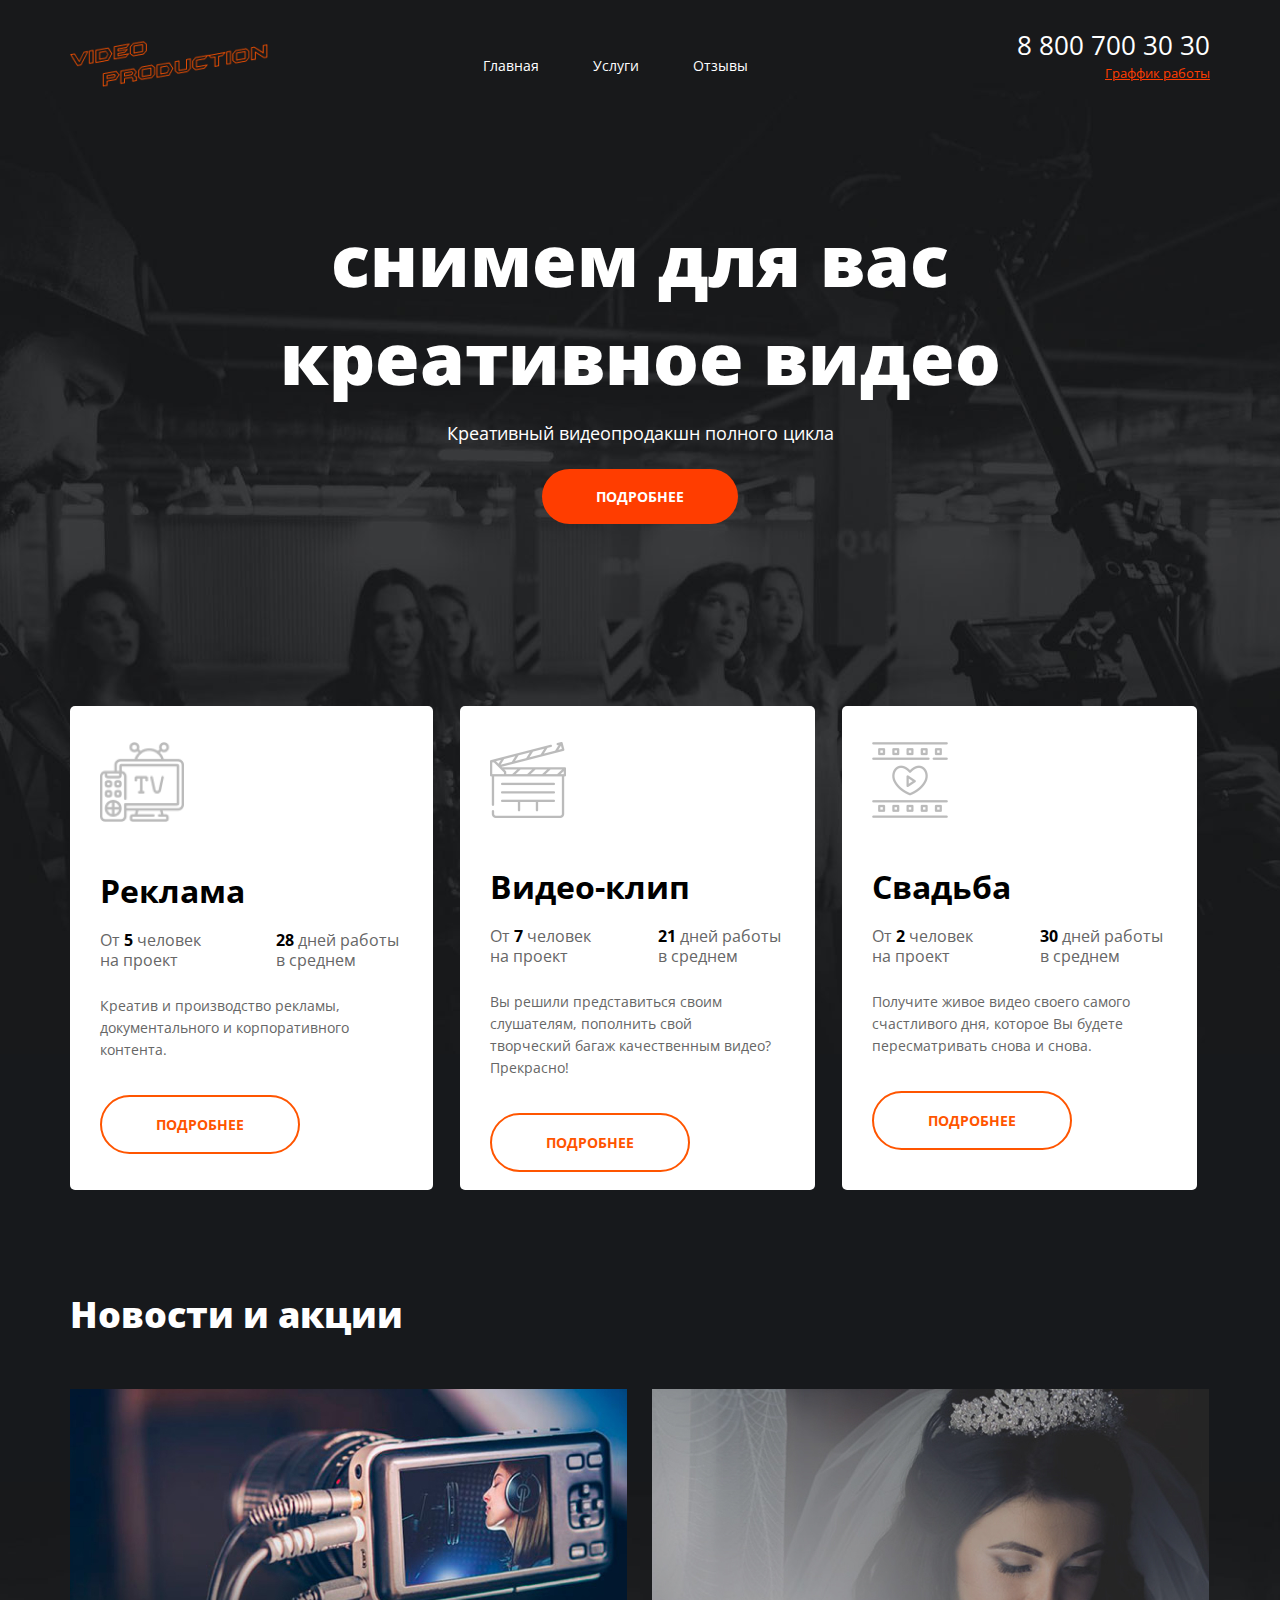
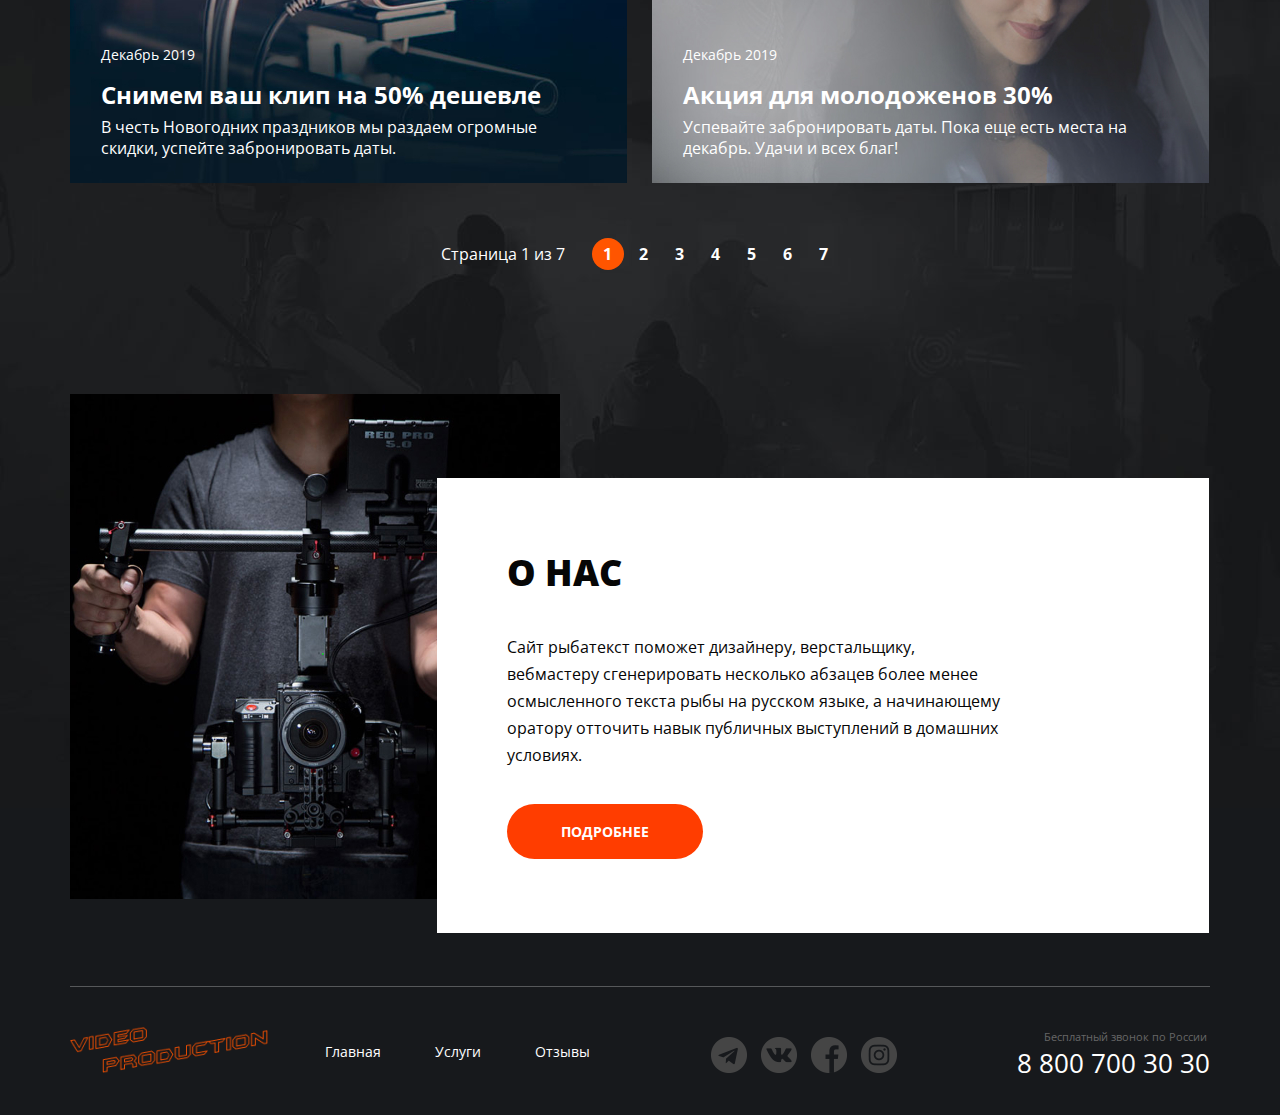
==== index.html @ 9944a866 "Add files via upload" ====
<!DOCTYPE html>
<html lang="ru">
<head>
    <meta charset="UTF-8">
    <meta http-equiv="X-UA-Compatible" content="IE=edge">
    <meta name="viewport" content="width=device-width, initial-scale=1.0">
    <link rel="stylesheet" href="./css/style.css">
    <link rel="stylesheet" href="./css/reset.css">
    <link rel="preconnect" href="https://fonts.gstatic.com">
    <link href="https://fonts.googleapis.com/css2?family=Open+Sans:wght@400;700;800&display=swap" rel="stylesheet">
    <title>Video production</title>
</head>
<body>
        <div class="wrapper main-page-wrapper">
            <div class="wrapper__content">
                <header class="header">
                    <div class="container header__container">
                        <a href="/" class="logo">
                            <img class="logo__img" src="./images/logo.png" alt="logo">
                        </a>
                        <nav class="menu">
                            <ul class="menu__list">
                                <li class="menu__item">
                                    <a href="#" class="menu__link">Главная</a>
                                </li>
                                <li class="menu__item">
                                    <a href="service.html" class="menu__link">Услуги</a>
                                </li>
                                <li class="menu__item">
                                    <a href="reviews.html" class="menu__link">Отзывы</a>
                                </li>
                            </ul>
                        </nav>
                        <adress class="contacts">
                            <a href="tel:+78007003030" class="contacts__phone">8 800 700 30 30</a>
                            <div class="schedule__wrap">
                                <a class="contacts__info">Граффик работы</a>
                                <div class="contacts__menu dropdown">
                                 <div class="dropdown__days">пн-вс: 09:00 - 20:00</div>
                                    <div class="dropdown__time">Обед: 14:00-14:30</div>
                                    <!--<div class="triangle"></div>-->
                                </div>
                            </div>
                        </adress>
                    </div>
                </header>
                <section class="hello">
                    <div class="container">
                            <h1 class="hello__title">снимем для вас креативное видео</h1>
                            <p class="hello__subtitle">Креативный видеопродакшн полного цикла</p>
                            <a href="#" class="button">Подробнее</a>
                </section>

            <main class="main__content">

                <section class="offers">
                    <div class="container">
                        <ul class="offers__list">
                            <li class="offer__item">
                              <img src="./images/offer-1.png" alt="offer" class="offer__img"> 
                                <div class="offer__content">
                                  <h5 class="offer__title">Реклама</h3> 
                                  <div class="offer__features">
                                      <p class="features__text">От <span class="features">5</span> человек <br> на проект</p>
                                      <p class="features__text"> <span class="features">28</span> дней работы <br> в среднем</p>
                                  </div>
                                  <p class="offer__text">Креатив и производство рекламы, документального и корпоративного контента.</p>
                                  <a href="#" class="button button--light">Подробнее</a>
                                </div>
                            </li>
                            <li class="offer__item">
                                <img src="./images/offer-2.png" alt="offer" class="offer__img"> 
                                  <div class="offer__content">
                                    <h5 class="offer__title">Видео-клип</h3> 
                                    <div class="offer__features">
                                        <p class="features__text">От <span class="features">7</span> человек <br> на проект</p>
                                        <p class="features__text"> <span class="features">21</span> дней работы <br> в среднем</p>
                                    </div>
                                    <p class="offer__text">Вы решили представиться своим слушателям, пополнить свой творческий багаж качественным видео? Прекрасно!</p>
                                    <a href="#" class="button button--light">Подробнее</a>
                                  </div>
                              </li>
                              <li class="offer__item">
                                <img src="./images/offer-3.png" alt="offer" class="offer__img"> 
                                  <div class="offer__content">
                                    <h5 class="offer__title">Свадьба</h3> 
                                    <div class="offer__features">
                                        <p class="features__text">От <span class="features">2</span> человек <br> на проект</p>
                                        <p class="features__text"><span class="features">30</span> дней работы <br> в среднем</p>
                                    </div>
                                    <p class="offer__text">Получите живое видео своего самого счастливого дня, которое Вы будете пересматривать снова и снова.</p>
                                    <a href="#" class="button button--light">Подробнее</a>
                                  </div>
                              </li>
                        </ul>
                    </div>
                </section>

                <section class="news">
                    <div class="container">
                        <h2 class="news__title">Новости и акции</h2>
                        <ul class="news__list">
                            <li class="news__item">
                                <img src="./images/news-1.jpg" alt="news" class="news__img">
                                <div class="news__content">
                                    <p class="news__item-date">Декабрь 2019</p>
                                    <h5 class="news__item-title">Снимем ваш клип на 50% дешевле</h5>
                                    <p class="news__item-text">В честь Новогодних праздников мы раздаем огромные скидки, успейте забронировать даты.</p>
                                </div>
                            </li>
                            <li class="news__item">
                                <img src="./images/news-2.jpg" alt="news" class="news__img">
                                <div class="news__content">
                                    <p class="news__item-date">Декабрь 2019</p>
                                    <h5 class="news__item-title">Акция для молодоженов 30%</h5>
                                    <p class="news__item-text">Успевайте забронировать даты. Пока еще есть места на декабрь. Удачи и всех благ!</p>
                                </div>
                            </li>
                        </ul>
                        <div class="pagination">
                            <div class="pagination__info">
                                Страница <span class="pagination_index">1</span> из <span class="pagination_count">7</span>
                            </div>
                            <ul class="pagination__list">
                                <li class="pagination__item pagination__item-active"> <a href="#" class="pagination__link">1</a> </li>
                                <li class="pagination__item"> <a href="#" class="pagination__link">2</a> </li>
                                <li class="pagination__item"> <a href="#" class="pagination__link">3</a> </li>
                                <li class="pagination__item"> <a href="#" class="pagination__link">4</a> </li>
                                <li class="pagination__item"> <a href="#" class="pagination__link">5</a> </li>
                                <li class="pagination__item"> <a href="#" class="pagination__link">6</a> </li>
                                <li class="pagination__item"> <a href="#" class="pagination__link">7</a> </li>
                            </ul>
                        </div>
                    </div>
                </section>

                <section class="about">
                    <div class="container">
                       <div class="about__wrapper">
                            <div class="about__content">
                                <h2 class="about__title">О нас</h2>
                                <p class="about__text">Сайт рыбатекст поможет дизайнеру, верстальщику, вебмастеру сгенерировать несколько абзацев более менее осмысленного текста рыбы на русском языке, а начинающему оратору отточить навык публичных выступлений в домашних условиях.</p>
                                <a href="#" class="button">Подробнее</a>
                            </div>
                       </div> 
                    </div>
                </section>

                <footer class="footer">
                    <div class="container footer__container">
                        <div class="footer__wrapper">
                            <a href="/" class="logo">
                                <img class="logo__img" src="./images/logo.png" alt="logo">
                            </a>
                            <nav class="menu">
                                <ul class="menu__list">
                                    <li class="menu__item">
                                        <a href="index.html" class="menu__link">Главная</a>
                                    </li>
                                    <li class="menu__item">
                                        <a href="service.html" class="menu__link">Услуги</a>
                                    </li>
                                    <li class="menu__item">
                                        <a href="reviews.html" class="menu__link">Отзывы</a>
                                    </li>
                                </ul>
                            </nav>
                            <div class="social">
                                <a href="#" class="social__link">
                                    <img src="./images/telegram.png" alt="telegram" class="social__img">
                                </a>
                                <a href="#" class="social__link">
                                    <img src="./images/vk.png" alt="vk" class="social__img">
                                </a>
                                <a href="#" class="social__link">
                                    <img src="./images/facebook.png" alt="facebook" class="social__img">
                                </a>
                                <a href="#" class="social__link">
                                    <img src="./images/instagram.png" alt="instagram" class="social__img">
                                </a>
                            </div>
                            <adress class="contacts">
                                <p class="footer__contacts-info">Бесплатный звонок по России</p>
                                <a href="tel:+78007003030" class="contacts__phone-footer">8 800 700 30 30</a>
                            </adress>
                        </div>
                    </div>
                </footer>

            </main>

        </div>
    </div>
</body>
</html>
---- css/style.css ----
*,
*::after,
*::before {
    box-sizing: border-box;
}

body {
    font-size: 16px;
    line-height: 27px;
    font-weight: 400;
    color: #666666;
    font-family: 'Open Sans', sans-serif;
    background: #17191C;
}

ul li {
    list-style: none;
}


.button {
    text-transform: uppercase;
}

.container {
    max-width: 1140px;
    margin: 0 auto;
}


/*header - start*/

.header {
    margin-bottom: 80px;
}

.header__container {
    display: flex;
    justify-content: space-between;
    align-items: center;
    height: 130px;
}

.menu {
    margin: auto;
}

.menu__list {
    display: flex;
}

.menu__item {
    padding-right: 54px;
}

.menu__link {
    font-size: 14px;
    line-height: 19px;
    color: #fff;
    text-decoration: none;
    transition: all .5s;
}

.menu__link:hover {
    color: #FF3D00;
}

.contacts__phone {
    font-size: 26px;
    line-height: 35px;
    color: #fff;
    text-decoration: none;
}

.contacts__info {
    font-size: 13px;
    line-height: 20px;
    text-decoration: underline;
    position: relative;
    color: #FF3D00;
    text-align: right;
    margin: 0;
}

.schedule__wrap {
    margin-bottom: 20px;
    display: flex;
    justify-content: flex-end;
}

.schedule__wrap:hover {
    cursor: pointer;
}

.schedule__wrap:hover .dropdown {
    
    opacity: 0.8;
}

.dropdown {
    padding: 15px 20px 15px;
    background: #fff;
    opacity: 0.8;
    border-radius: 5px;
    color: #000;
    position: absolute;
    top: 92px;
    text-align: right;
    
    opacity: 0;
    transition: opacity 1s;
}

.dropdown::after {
    content: "";
    position: absolute;
    border: 15px solid transparent;
    border-bottom-color: #fff;
    border-top-width: 0;
    top: -11px;
    right: 35px;
}

.dropdown::before {
    content: "";
    height: 32px;
    width: 100%;
    position: absolute;
    top: -30px;
    left: 0;
}

.dropdown__days {
    font-weight: 700;
    padding-bottom: 8px;
}



/*header - end*/

/*hello - start*/


.hello {
    text-align: center;
    margin-bottom: 200px;
}

.hello__title {
    margin: auto;
    font-weight: 800;
    font-size: 72px;
    line-height: 98px;
    text-align: center;
    color: #fff;
    width: 776px;
    margin-bottom: 17px;
}

.hello__subtitle {
    font-size: 18px;
    line-height: 20px;
    color: #fff;
    text-align: center;
    margin-bottom: 44px;
}

.button {
    padding: 18px 54px;
    background-color: #FF3D00;
    border-radius: 35px;
    font-weight: 700;
    font-size: 14px;
    line-height: 19px;
    color: #fff;
    text-decoration: none;
    transition: all .5s;
}

.button:hover {
    background-color: #FF5500;
}

/*hello - end*/

/*offers - start*/

.offers {
    margin-bottom: 100px;
}

.offers__list {
    display: flex;
    justify-content: space-between;
    padding: 0;
}

.offer__item {
    border-radius: 5px;
    display: inline-block;
    height: 484px;
    background: #fff;
    margin-right: 27px
}

.offer__img {
    padding: 36px 249px 30px 30px;
}

.offer__title {
    font-weight: 700;
    font-size: 32px;
    line-height: 44px;
    padding-left: 30px;
    color: #000;
    margin-bottom: 17px;
    margin-top: 15px;
}

.offer__text {
    font-size: 14px;
    line-height: 22px;
}

.offer__features {
    display: flex;
    justify-content: space-between;
    padding-left: 30px;
    padding-right: 34px;
}

.features__text {
    font-size: 16px;
    line-height: 125%;
}

.features {
    font-weight: 700;
    color:#000;
}

.offer__text {
    max-width: 316px;
    margin-top: 25px;
    padding-left: 30px;
    font-size: 14px;
    line-height: 22px;
    margin-bottom: 29px;
}

.button--light {
    background-color: #fff;
    display: inline-block;
    margin-top: 5px;
    margin-left: 30px;
    border: 2px solid #FF5500;
    color: #FF5500;
    transition: all .5s;
}

.button--light:hover {
    background-color: #FF5500;
    color: #fff;
}

/*offers - end*/

/*news - start*/

.news__title {
    font-weight: 800;
    font-size: 36px;
    line-height: 49px;
    color: #fff;
    margin-bottom: 50px;
}

.news__list {
    display: flex;
    justify-content: space-between;
    padding-left: 0;
    margin-bottom: 53px;

}

.news__item {
    margin-right: 25px;
    position: relative;
}

.news__content {
    position: absolute;
    left: 0;
    right: 0;
    bottom: 0;
    padding-left: 31px;
    padding-bottom: 26px;
    width: 487px;
}

.news__item-date {
    font-weight: 400;
    font-size: 14px;
    line-height: 21px;
    color: #fff;
}

.news__item-title {
    margin-top: 12px;
    margin-bottom: 4px;
    font-weight: 700;
    font-size: 24px;
    line-height: 36px;
    color: #fff;
}

.news__item-text {
    margin-top: 0;
    font-weight: 400;
    font-size: 16px;
    line-height: 21px;
    color: #fff;
}

.pagination {
    text-align: center;
    margin-bottom: 124px;
}

.pagination__info, .pagination__list {
    display: inline-block;
    vertical-align: middle;
}

.pagination__info {
    color: #fff;
    margin-right: 23px;
}

.pagination__item {
    display: inline-block;
    vertical-align: middle;
}

.pagination__item-active .pagination__link {
    background: #FF5500;
}

.pagination__link {
    display: block;
    width: 32px;
    height: 32px;
    border-radius: 50%;
    text-decoration: none;
    font-weight: 700;
    color: #fff;
    line-height: 32px;
}

/* news - end */

/*about - start*/

.about__wrapper::before {
    content: "";
    display: inline-block;
    vertical-align: top;
    width: 490px;
    height: 505px;
    background: url(../images/about.jpg);
    background-position: center;
    background-repeat: no-repeat;
    background-size: cover;
}

.about__content {
    background: #fff;
    padding: 70px 70px 78px;
    display: inline-block;
    vertical-align: top;
    width: 772px;
    height: 455px;
    margin-left: -127px;
    margin-top: 84px;
    margin-bottom: 53px;
}

.about__title {
    font-weight: 800;
    font-size: 36px;
    line-height: 49px;
    margin-bottom: 37px;
    color: #060606;
    margin-top: 0;
    text-transform: uppercase;
}

.about__text {
    font-weight: 400;
    font-size: 16px;
    line-height: 27px;
    color: #060606;
    margin-bottom: 53px;
    width: 494px;
}

/*about - end*/


/*footer - start */ 


.footer__wrapper {
    display: flex;
    justify-content: space-between;
    align-items:flex-end;
    border-top: 1px solid rgba(255, 255, 255, 0.274);
    padding-top: 40px;
    padding-bottom: 40px;
}

.footer__contacts-info {
    font-size: 11px;
    line-height: 20px;
    margin-left: 73px;
    margin-bottom: 6px;
}

.contacts__phone-footer{
    margin-left: 46px;
    font-size: 26px;
    line-height: 20px;
    color: #fff;
    text-decoration: none;
}

.social {
    padding-right: 74px;
}

.social__link {
    text-decoration: none;
    margin-left: 10px;
}

.menu__item {
    transition: all .5s;
}

.menu__item:hover {
    color: #FF3D00;
}

/*footer - end*/

.main-page-wrapper {
    background: url(../images/hero.png) center top no-repeat, url(../images/bottom-pic.png) bottom 307px center no-repeat;
}


/*services*/
.service-wrapper {
    background: #fff;
}

.top__line {
    min-height: 415px;
    display: flex;
    background-image: url(../images/top-line.png);
    background-size: cover;
    background-position: center;
    background-repeat: no-repeat;
    padding-bottom: 25px;
    margin-bottom: 94px;
}

.top__line-container {
    display: flex;
    flex: 1;
    flex-direction: column;
    justify-content: space-between;
}

.page__title {
    font-weight: 800;
    font-size: 72px;
    line-height: 98px;
    color: #fff;
    text-transform: uppercase;
    padding-bottom: 83px;
}

.breadcrumbs__list {
    display: flex;
    align-items: center;
}

.breadcrumbs__item {
    display: flex;
    align-items: center;
}

.breadcrumbs__item-active .breadcrumbs__link {
    font-weight: 700;
}

.breadcrumbs__item:after {
    content: "/";
    color: #9A9A9A;
}

.breadcrumbs__item:last-child:after {
    display: none;
}

.breadcrumbs__link {
    color: #9A9A9A;
    font-size: 14px;
    line-height: 19px;
}

.page__content {
    background: #fff;
    color: #303030;
}


.services {
    display: flex;
    flex-direction: column;
    padding-left: 0;
}

.services__item {
    display: flex;
    flex-wrap: wrap;
    margin-bottom: 62px;
}

.services__img {
    padding: 0;
}


.services__content {
    flex: 1;
    margin-left: 56px;
}

.services__title {
    font-weight: 700;
    font-size: 36px;
    line-height: 49px;
    margin-top: 20px;
    margin-bottom: 25px;
    color: #000;
}

.services__desc {
    font-size: 16px;
    line-height: 27px;
    color: #303030;
    width: 622px;
    margin-bottom: 22px;
}

.button--light-services {
    background-color: #fff;
    display: inline-block;
    margin-top: 5px;
    border: 2px solid #FF5500;
    color: #FF5500;
    transition: all .5s;
}

.button--light-services:hover {
    background-color: #FF5500;
    color: #fff;
}

.inner__section {
    background: #fff;
    color: #1A1B1E;
    padding: 85px 0;
}

.inner__setction-bg-grey {
    background: #F4F5F5;
}

.inner__section-title {
    font-weight: 700;
    font-size: 48px;
    line-height: 65px;
    margin-bottom: 82px;
}

.service-info {
    color: black;
}

.service-active {
    color: #fff;
}

.service-pagination {
    color: black;
}

.partner__link {
    text-decoration: none;
    display: flex;
    width: 249px;
    height: 100px;
    align-items: center;
    justify-content: center;
    margin-bottom: 36px;
    filter: grayscale(100%);
    transition: all .5s;
}

.partner__link:hover {
    filter: grayscale(0%);

}

.partners__list {
    display: flex;
    flex-wrap: wrap;
}

.partner__item {
    margin-left: 48px;
}

.partner__item:nth-child(4n + 1) {
    margin-left: 0;
}

.inner__footer {
    background: #17191C;
}

/*services - end*/

/*reviews*/

.reviews-wrapper {
    background: #fff;
}

.reviews {
    column-count: 2;
    column-gap: 30px;
    margin-bottom: 70px;
}

.review {
    display: inline-flex;
    flex-direction: column;  
    padding: 50px 30px;
    background: #F4F5F5;
    border-radius: 5px;
     
}

.reviews__item {
    margin-bottom: 20px;
}

.review__header {
    display: flex;
    align-items: center;
    margin-bottom: 30px;
}

.avatar__img {
    margin-right: 22px;
}

.review__user {
    display: flex;
    align-items: center;
    font-size: 24px;
    font-weight: 700;
    color: #1A1B1E;
    text-decoration: none;
    margin-bottom: 11px;
    transition: all .5s;
}

.review__user::after {
    content: url(../images/vk-blue\ 1.png);
    height: 29px;
    padding-left: 12px;

}

.review__user:hover {
    color: #2E77A4;
    text-decoration: underline;
}


.review__tags {
    display: flex;
    align-items: flex-start;
}

.tag {
    font-size: 13px;
    color: #303030;
    padding: 10px 25px;
    border-radius: 50px;
    background: #E7E7E7;
}

.tag__bg__orange {
    background: #F2D4C9;
}

.review__title {
    font-size: 30px;
    color: #202020;
    font-weight: 700;
    margin-bottom: 23px;
}

.review__content-text {
    font-size: 16px;
    line-height: 27px;
    color: #818181;
    margin-bottom: 50px;
}

.review__date {
    font-size: 14px;
    line-height: 27px;
    color: #1A1B1E;
    font-weight: 700;
}

.reviews__info {
    background-image: url(../images/rect.png);
    background-position: center;
    background-size: cover;
    background-repeat: no-repeat;
    min-height: 363px;
    display: flex;
    flex-direction: column;
    justify-content: center;
}

.reviews__info-wrapper {
    margin-right: 591px;
}

.reviews__info-text {
    font-weight: 700;
    font-size: 48px;
    line-height: 65px;
    color: #fff;
}

.reviews__form {
    height: 800px;
    background: #F4F5F5;
}

.form__title {
    font-weight: 800;
    font-size: 36px;
    line-height: 49px;
    text-transform: uppercase;
    color: #202020;
    padding-top: 79px;
    margin-bottom: 56px;
}

.form__row {
    display: flex;
    align-items: center;
    margin-bottom: 26px;
}

.form__input {
    background: #fff;
    padding: 19px 30px;
    font-size: 18px;
    line-height: 25px;
    color: #1A1B1E;
    border: 1px solid transparent;
    flex: 1;
    margin-right: 28px;
    border-radius: 5px;
}

.form__input:last-child {
    margin-right: 0;
}

.form__input:focus {
    outline: none;
    border: 1px solid #CCCCCC;
}

.form__input::placeholder {
    color: #666666;
}

.form__input-textarea {
    height: 235px;
    resize: none;
}

.control {
    display: flex;
    flex-wrap: wrap;
    gap: 9px;
}

.control__elem {
    position: relative;
}

.control__tag {
    font-size: 13px;
    line-height: 18px;
    padding: 9px 15px; 
    background: #E7E7E7;
    color: #303030;
    border-radius: 35px;
}

.control__check:checked + .control__tag{
    background: #F2D4C9;
}

.control__check:focus + .control__tag  {
    background: #F2D4C9;
    border: 1px solid #FF3D00 ;
}

.control__check {
    appearance: none;
    position: absolute;
}

.form__controls {
    display: flex;
    align-items: center;
    margin-bottom: 32px;
}

.form__controls-title {
    width: 35%;
    margin-right: 71px;
    font-size: 18px;
    line-height: 25px;
    color: #1A1B1E
}

.form__buttons {
    display: flex;
    justify-content: flex-end;
    margin-bottom: 95px;
}

.button__theme__gray {
    background: #8E8E8E;
    border: none;
    margin-right: 13px;
    transition: all .5s;
}

.button__theme__gray:hover {
    background: #2B2B2B;
}

.button__theme__orange {
    border: none;
}

/*reviews - end*/

/*welocme*/

.welcome {
    display: flex;
    position: fixed;
    top: 0;
    left: 0;
    width: 100%;
    height: 100%;
    align-items: center;
    justify-content: center;
    background: url(../images/welcome_bg.png) center bottom / cover no-repeat;
}

.central {
    display: flex;
    flex-direction: column;
    align-items: center;
    
    animation-fill-mode: forwards;
    animation: rotateIn .9s;
}

.central__logo {
    margin-bottom: 59px;
}

@keyframes rotateIn {

    from {
        transform: scale(0.1) rotate(30deg);
    }

    50% {
        transform: rotate(-10deg);
    }

    70% {
        transform: rotate(3deg);
    }


    to {
        opacity: 1;
        transform: scale(1);
    }
}
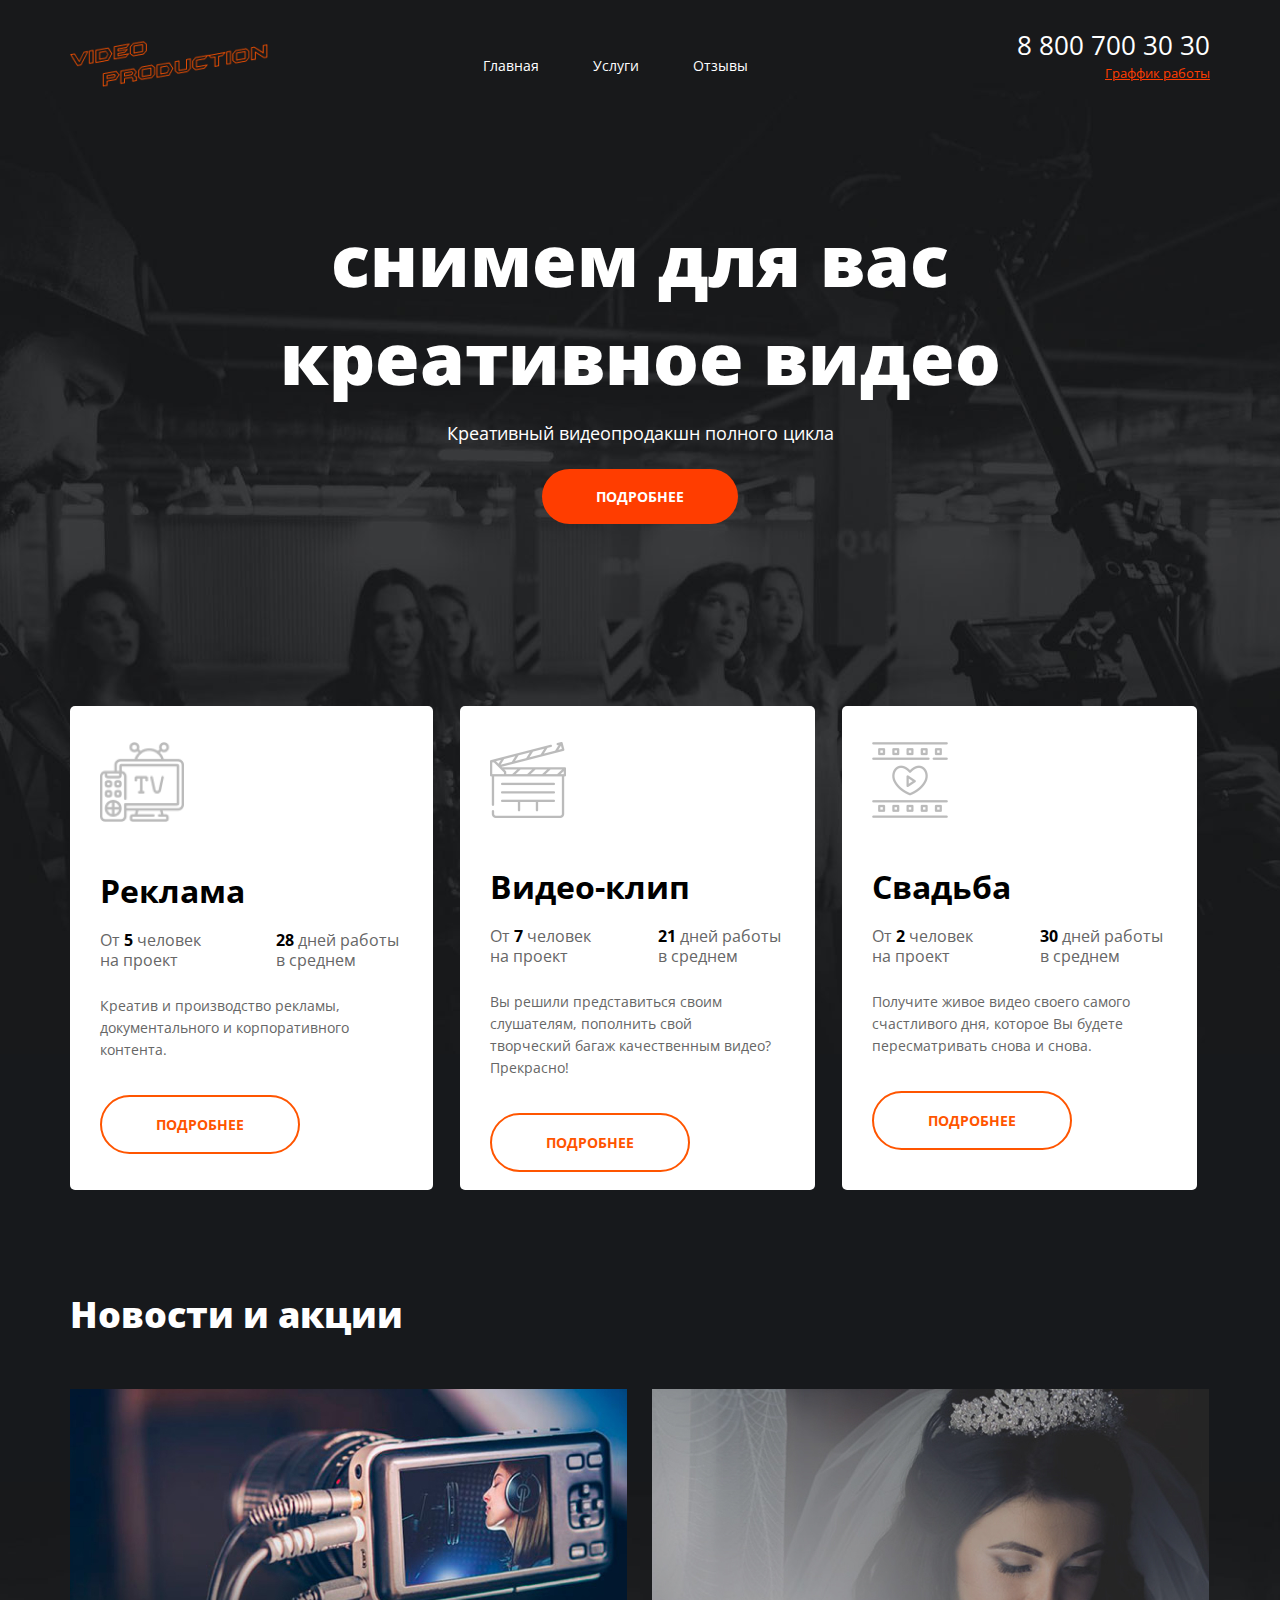
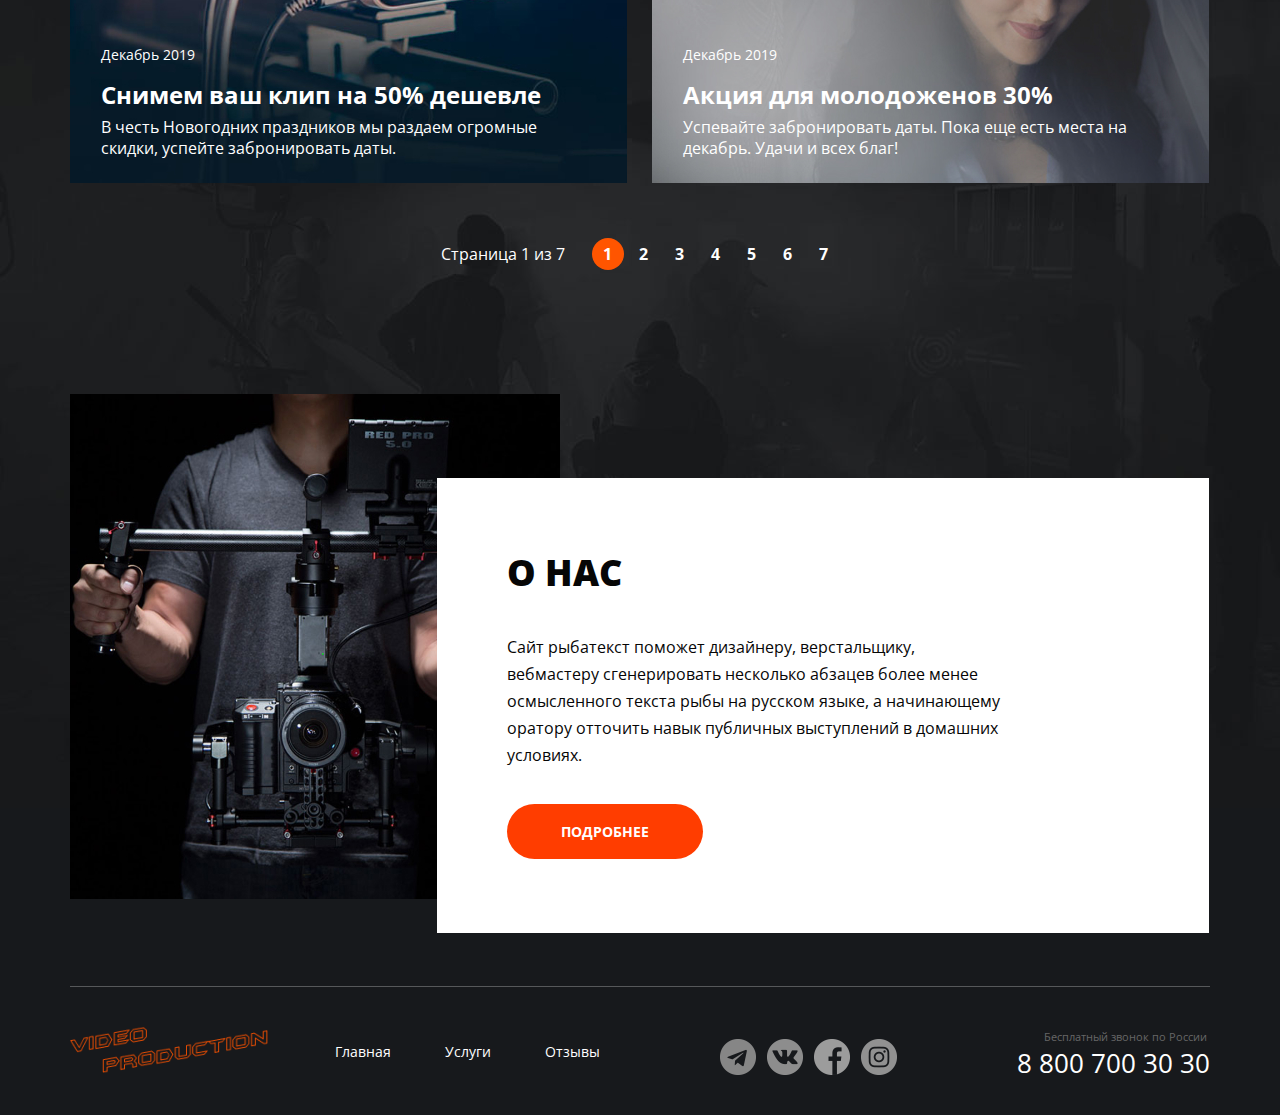
==== commit c6805fb1: "Add files via upload" ====
--- a/index.html
+++ b/index.html
@@ -15,13 +15,13 @@
             <div class="wrapper__content">
                 <header class="header">
                     <div class="container header__container">
-                        <a href="/" class="logo">
+                        <a href="index.html" class="logo">
                             <img class="logo__img" src="./images/logo.png" alt="logo">
                         </a>
                         <nav class="menu">
                             <ul class="menu__list">
                                 <li class="menu__item">
-                                    <a href="#" class="menu__link">Главная</a>
+                                    <a href="index.html" class="menu__link">Главная</a>
                                 </li>
                                 <li class="menu__item">
                                     <a href="service.html" class="menu__link">Услуги</a>
@@ -149,7 +149,7 @@
                 <footer class="footer">
                     <div class="container footer__container">
                         <div class="footer__wrapper">
-                            <a href="/" class="logo">
+                            <a href="index.html" class="logo">
                                 <img class="logo__img" src="./images/logo.png" alt="logo">
                             </a>
                             <nav class="menu">
@@ -167,16 +167,16 @@
                             </nav>
                             <div class="social">
                                 <a href="#" class="social__link">
-                                    <img src="./images/telegram.png" alt="telegram" class="social__img">
+                                    <div class="social__link-tg"></div>
                                 </a>
                                 <a href="#" class="social__link">
-                                    <img src="./images/vk.png" alt="vk" class="social__img">
+                                    <div class="social__link-vk"></div>
                                 </a>
                                 <a href="#" class="social__link">
-                                    <img src="./images/facebook.png" alt="facebook" class="social__img">
+                                    <div class="social__link-fb"></div>
                                 </a>
-                                <a href="#" class="social__link">
-                                    <img src="./images/instagram.png" alt="instagram" class="social__img">
+                                <a href="#" class="social__link ">
+                                    <div class="social__link-in"></div>
                                 </a>
                             </div>
                             <adress class="contacts">
--- a/css/style.css
+++ b/css/style.css
@@ -437,12 +437,180 @@
 
 .social {
     padding-right: 74px;
-}
-
-.social__link {
-    text-decoration: none;
-    margin-left: 10px;
-}
+    display: flex;
+    justify-content: space-between;
+}
+
+.social__link-tg {
+    width: 36px;
+    height: 36px;
+    
+    padding: 10px;
+    border-radius: 50%;
+    position: relative;
+    margin-right: 11px;
+}
+
+.social__link-tg::after {
+    content: '';
+   display: block;
+   position: absolute;
+   top: 50%;
+   left: 50%;
+   transform: translate(-50%, -50%);
+   width: 36px; height: 36px;
+   background: url(../images/css_sprites.png) -10px -66px;
+   transition: .3s;
+}
+
+.social__link-tg:hover:before {
+    opacity: 1;
+}
+
+.social__link-tg:hover:after {
+    opacity: 0;
+}
+
+.social__link-tg::before {
+    content: '';
+   display: block;
+   position: absolute;
+   top: 50%;
+   left: 50%;
+   transform: translate(-50%, -50%);
+   width: 36px; height: 36px;
+   background: url(../images/css_sprites.png) -122px -10px;
+   opacity: 0;
+   transition: .3s;
+}
+
+.social__link-vk {
+    width: 36px;
+    height: 36px;
+    
+    padding: 10px;
+    border-radius: 50%;
+    position: relative;
+    margin-right: 11px;
+}
+
+.social__link-vk::after {
+    content: '';
+   display: block;
+   position: absolute;
+   top: 50%;
+   left: 50%;
+   transform: translate(-50%, -50%);
+   width: 36px; height: 36px;
+   background: url(../images/css_sprites.png) -66px -66px;
+   transition: .3s;
+}
+
+.social__link-vk:hover:before {
+    opacity: 1;
+}
+
+.social__link-vk:hover:after {
+    opacity: 0;
+}
+
+.social__link-vk::before {
+    content: '';
+   display: block;
+   position: absolute;
+   top: 50%;
+   left: 50%;
+   transform: translate(-50%, -50%);
+   width: 36px; height: 36px;
+   background: url(../images/css_sprites.png) -10px -122px;
+   opacity: 0;
+   transition: .3s;
+}
+
+.social__link-fb {
+    width: 36px;
+    height: 36px;
+    padding: 10px;
+    border-radius: 50%;
+    position: relative;
+    margin-right: 11px;
+}
+
+.social__link-fb::after {
+    content: '';
+   display: block;
+   position: absolute;
+   top: 50%;
+   left: 50%;
+   transform: translate(-50%, -50%);
+   width: 36px; height: 36px;
+   background: url(../images/css_sprites.png) -10px -10px;
+   transition: .3s;
+}
+
+.social__link-fb:hover:before {
+    opacity: 1;
+}
+
+.social__link-fb:hover:after {
+    opacity: 0;
+}
+
+.social__link-fb::before {
+    content: '';
+   display: block;
+   position: absolute;
+   top: 50%;
+   left: 50%;
+   transform: translate(-50%, -50%);
+   width: 36px; height: 36px;
+   background: url(../images/css_sprites.png) -122px -66px;
+   opacity: 0;
+   transition: .3s;
+}
+
+.social__link-in {
+    width: 36px;
+    height: 36px;
+    padding: 10px;
+    border-radius: 50%;
+    position: relative;
+}
+
+.social__link-in::after {
+    content: '';
+   display: block;
+   position: absolute;
+   top: 50%;
+   left: 50%;
+   transform: translate(-50%, -50%);
+   width: 36px; height: 36px;
+   background: url(../images/css_sprites.png) -66px -10px;
+   transition: .3s;
+}
+
+.social__link-in:hover:before {
+    opacity: 1;
+}
+
+.social__link-in:hover:after {
+    opacity: 0;
+}
+
+.social__link-in::before {
+    content: '';
+   display: block;
+   position: absolute;
+   top: 50%;
+   left: 50%;
+   transform: translate(-50%, -50%);
+   width: 36px; height: 36px;
+   background: url(../images/css_sprites.png)  -66px -122px;
+   opacity: 0;
+   transition: .3s;
+}
+
+
 
 .menu__item {
     transition: all .5s;
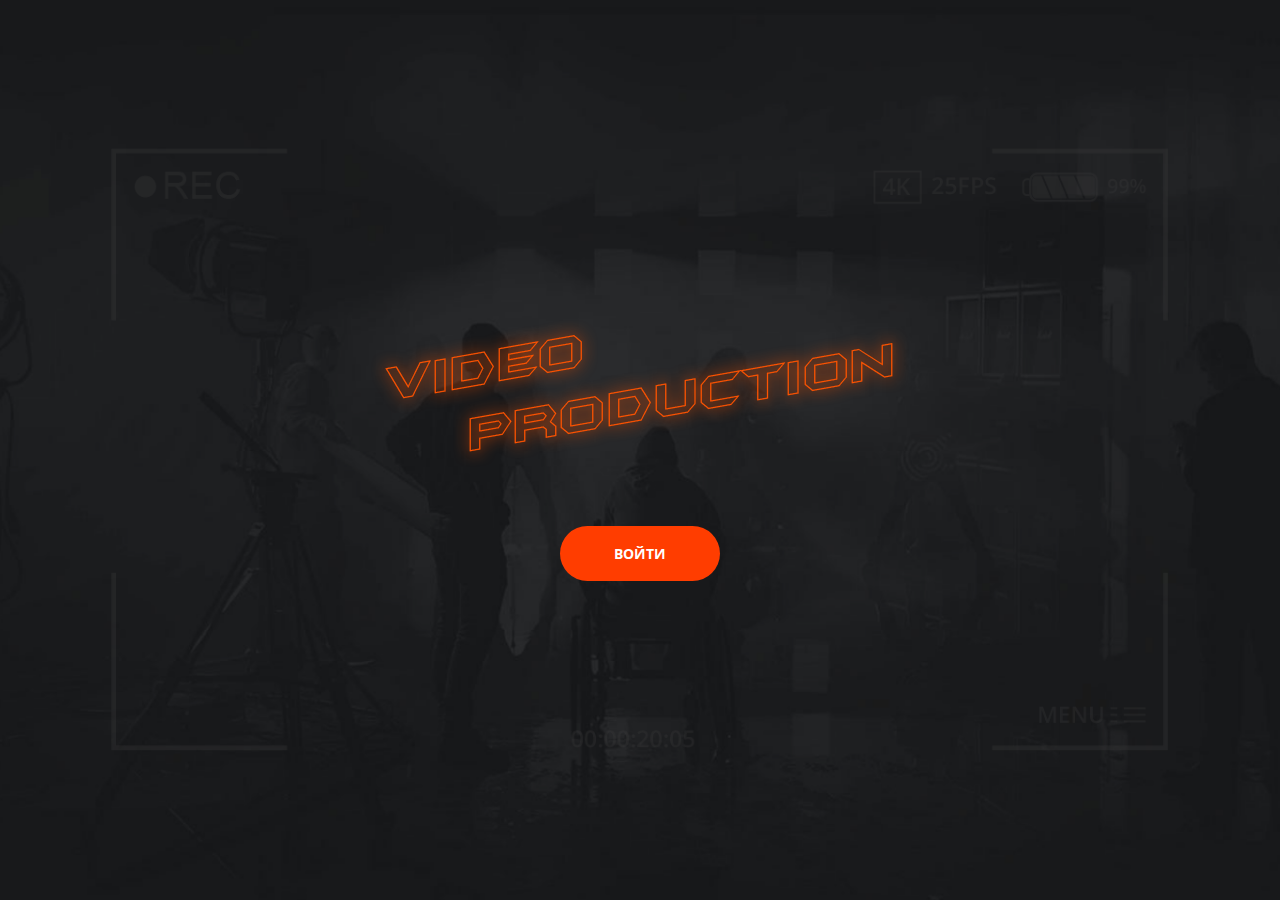
==== commit 41251580: "Add files via upload" ====
--- a/index.html
+++ b/index.html
@@ -4,192 +4,25 @@
     <meta charset="UTF-8">
     <meta http-equiv="X-UA-Compatible" content="IE=edge">
     <meta name="viewport" content="width=device-width, initial-scale=1.0">
-    <link rel="stylesheet" href="./css/style.css">
+    <link rel="stylesheet" href="./css/hello.css">
     <link rel="stylesheet" href="./css/reset.css">
     <link rel="preconnect" href="https://fonts.gstatic.com">
     <link href="https://fonts.googleapis.com/css2?family=Open+Sans:wght@400;700;800&display=swap" rel="stylesheet">
-    <title>Video production</title>
+    <title>Welcome</title>
+    <style>
+        @import url(./css/main.css) screen;
+    </style>
 </head>
 <body>
-        <div class="wrapper main-page-wrapper">
-            <div class="wrapper__content">
-                <header class="header">
-                    <div class="container header__container">
-                        <a href="index.html" class="logo">
-                            <img class="logo__img" src="./images/logo.png" alt="logo">
-                        </a>
-                        <nav class="menu">
-                            <ul class="menu__list">
-                                <li class="menu__item">
-                                    <a href="index.html" class="menu__link">Главная</a>
-                                </li>
-                                <li class="menu__item">
-                                    <a href="service.html" class="menu__link">Услуги</a>
-                                </li>
-                                <li class="menu__item">
-                                    <a href="reviews.html" class="menu__link">Отзывы</a>
-                                </li>
-                            </ul>
-                        </nav>
-                        <adress class="contacts">
-                            <a href="tel:+78007003030" class="contacts__phone">8 800 700 30 30</a>
-                            <div class="schedule__wrap">
-                                <a class="contacts__info">Граффик работы</a>
-                                <div class="contacts__menu dropdown">
-                                 <div class="dropdown__days">пн-вс: 09:00 - 20:00</div>
-                                    <div class="dropdown__time">Обед: 14:00-14:30</div>
-                                    <!--<div class="triangle"></div>-->
-                                </div>
-                            </div>
-                        </adress>
-                    </div>
-                </header>
-                <section class="hello">
-                    <div class="container">
-                            <h1 class="hello__title">снимем для вас креативное видео</h1>
-                            <p class="hello__subtitle">Креативный видеопродакшн полного цикла</p>
-                            <a href="#" class="button">Подробнее</a>
-                </section>
+    <div class="welcome">
+        <div class="welcome__container">
+            <div class="central">
+                <img src="./images/welcome_logo.png" alt="" class="central__logo">
+                <a href="main.html" class="button welcome__buttom">Войти</a>
+            </div>
+        </div>
 
-            <main class="main__content">
-
-                <section class="offers">
-                    <div class="container">
-                        <ul class="offers__list">
-                            <li class="offer__item">
-                              <img src="./images/offer-1.png" alt="offer" class="offer__img"> 
-                                <div class="offer__content">
-                                  <h5 class="offer__title">Реклама</h3> 
-                                  <div class="offer__features">
-                                      <p class="features__text">От <span class="features">5</span> человек <br> на проект</p>
-                                      <p class="features__text"> <span class="features">28</span> дней работы <br> в среднем</p>
-                                  </div>
-                                  <p class="offer__text">Креатив и производство рекламы, документального и корпоративного контента.</p>
-                                  <a href="#" class="button button--light">Подробнее</a>
-                                </div>
-                            </li>
-                            <li class="offer__item">
-                                <img src="./images/offer-2.png" alt="offer" class="offer__img"> 
-                                  <div class="offer__content">
-                                    <h5 class="offer__title">Видео-клип</h3> 
-                                    <div class="offer__features">
-                                        <p class="features__text">От <span class="features">7</span> человек <br> на проект</p>
-                                        <p class="features__text"> <span class="features">21</span> дней работы <br> в среднем</p>
-                                    </div>
-                                    <p class="offer__text">Вы решили представиться своим слушателям, пополнить свой творческий багаж качественным видео? Прекрасно!</p>
-                                    <a href="#" class="button button--light">Подробнее</a>
-                                  </div>
-                              </li>
-                              <li class="offer__item">
-                                <img src="./images/offer-3.png" alt="offer" class="offer__img"> 
-                                  <div class="offer__content">
-                                    <h5 class="offer__title">Свадьба</h3> 
-                                    <div class="offer__features">
-                                        <p class="features__text">От <span class="features">2</span> человек <br> на проект</p>
-                                        <p class="features__text"><span class="features">30</span> дней работы <br> в среднем</p>
-                                    </div>
-                                    <p class="offer__text">Получите живое видео своего самого счастливого дня, которое Вы будете пересматривать снова и снова.</p>
-                                    <a href="#" class="button button--light">Подробнее</a>
-                                  </div>
-                              </li>
-                        </ul>
-                    </div>
-                </section>
-
-                <section class="news">
-                    <div class="container">
-                        <h2 class="news__title">Новости и акции</h2>
-                        <ul class="news__list">
-                            <li class="news__item">
-                                <img src="./images/news-1.jpg" alt="news" class="news__img">
-                                <div class="news__content">
-                                    <p class="news__item-date">Декабрь 2019</p>
-                                    <h5 class="news__item-title">Снимем ваш клип на 50% дешевле</h5>
-                                    <p class="news__item-text">В честь Новогодних праздников мы раздаем огромные скидки, успейте забронировать даты.</p>
-                                </div>
-                            </li>
-                            <li class="news__item">
-                                <img src="./images/news-2.jpg" alt="news" class="news__img">
-                                <div class="news__content">
-                                    <p class="news__item-date">Декабрь 2019</p>
-                                    <h5 class="news__item-title">Акция для молодоженов 30%</h5>
-                                    <p class="news__item-text">Успевайте забронировать даты. Пока еще есть места на декабрь. Удачи и всех благ!</p>
-                                </div>
-                            </li>
-                        </ul>
-                        <div class="pagination">
-                            <div class="pagination__info">
-                                Страница <span class="pagination_index">1</span> из <span class="pagination_count">7</span>
-                            </div>
-                            <ul class="pagination__list">
-                                <li class="pagination__item pagination__item-active"> <a href="#" class="pagination__link">1</a> </li>
-                                <li class="pagination__item"> <a href="#" class="pagination__link">2</a> </li>
-                                <li class="pagination__item"> <a href="#" class="pagination__link">3</a> </li>
-                                <li class="pagination__item"> <a href="#" class="pagination__link">4</a> </li>
-                                <li class="pagination__item"> <a href="#" class="pagination__link">5</a> </li>
-                                <li class="pagination__item"> <a href="#" class="pagination__link">6</a> </li>
-                                <li class="pagination__item"> <a href="#" class="pagination__link">7</a> </li>
-                            </ul>
-                        </div>
-                    </div>
-                </section>
-
-                <section class="about">
-                    <div class="container">
-                       <div class="about__wrapper">
-                            <div class="about__content">
-                                <h2 class="about__title">О нас</h2>
-                                <p class="about__text">Сайт рыбатекст поможет дизайнеру, верстальщику, вебмастеру сгенерировать несколько абзацев более менее осмысленного текста рыбы на русском языке, а начинающему оратору отточить навык публичных выступлений в домашних условиях.</p>
-                                <a href="#" class="button">Подробнее</a>
-                            </div>
-                       </div> 
-                    </div>
-                </section>
-
-                <footer class="footer">
-                    <div class="container footer__container">
-                        <div class="footer__wrapper">
-                            <a href="index.html" class="logo">
-                                <img class="logo__img" src="./images/logo.png" alt="logo">
-                            </a>
-                            <nav class="menu">
-                                <ul class="menu__list">
-                                    <li class="menu__item">
-                                        <a href="index.html" class="menu__link">Главная</a>
-                                    </li>
-                                    <li class="menu__item">
-                                        <a href="service.html" class="menu__link">Услуги</a>
-                                    </li>
-                                    <li class="menu__item">
-                                        <a href="reviews.html" class="menu__link">Отзывы</a>
-                                    </li>
-                                </ul>
-                            </nav>
-                            <div class="social">
-                                <a href="#" class="social__link">
-                                    <div class="social__link-tg"></div>
-                                </a>
-                                <a href="#" class="social__link">
-                                    <div class="social__link-vk"></div>
-                                </a>
-                                <a href="#" class="social__link">
-                                    <div class="social__link-fb"></div>
-                                </a>
-                                <a href="#" class="social__link ">
-                                    <div class="social__link-in"></div>
-                                </a>
-                            </div>
-                            <adress class="contacts">
-                                <p class="footer__contacts-info">Бесплатный звонок по России</p>
-                                <a href="tel:+78007003030" class="contacts__phone-footer">8 800 700 30 30</a>
-                            </adress>
-                        </div>
-                    </div>
-                </footer>
-
-            </main>
-
-        </div>
+            
     </div>
 </body>
 </html>--- a/css/hello.css
+++ b/css/hello.css
@@ -0,0 +1,48 @@
+/*welocme*/
+@import url(../css/main.css);
+
+.welcome {
+    display: flex;
+    position: fixed;
+    top: 0;
+    left: 0;
+    width: 100%;
+    height: 100%;
+    align-items: center;
+    justify-content: center;
+    background: url(../images/welcome_bg.png) center bottom / cover no-repeat;
+}
+
+.central {
+    display: flex;
+    flex-direction: column;
+    align-items: center;
+    
+    animation-fill-mode: forwards;
+    animation: rotateIn .9s;
+}
+
+.central__logo {
+    margin-bottom: 59px;
+}
+
+@keyframes rotateIn {
+
+    from {
+        transform: scale(0.1) rotate(30deg);
+    }
+
+    50% {
+        transform: rotate(-10deg);
+    }
+
+    70% {
+        transform: rotate(3deg);
+    }
+
+
+    to {
+        opacity: 1;
+        transform: scale(1);
+    }
+}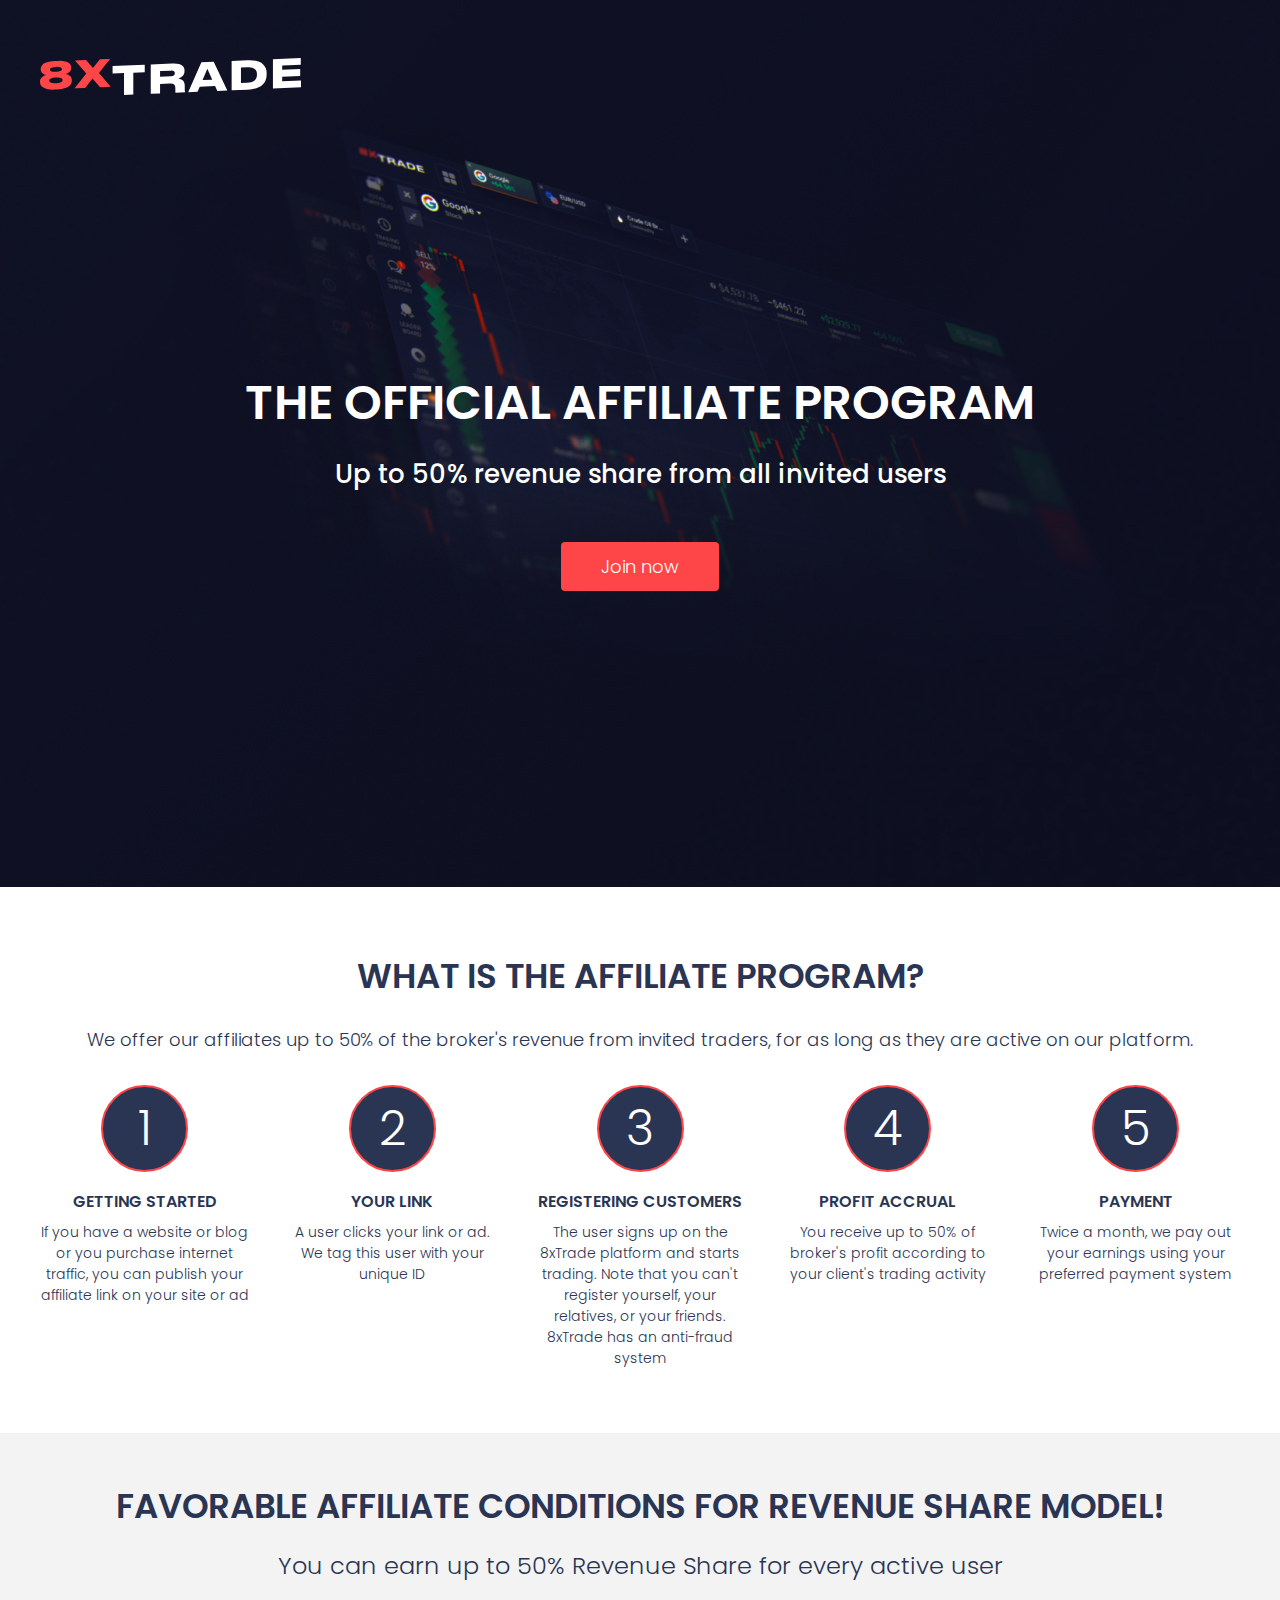
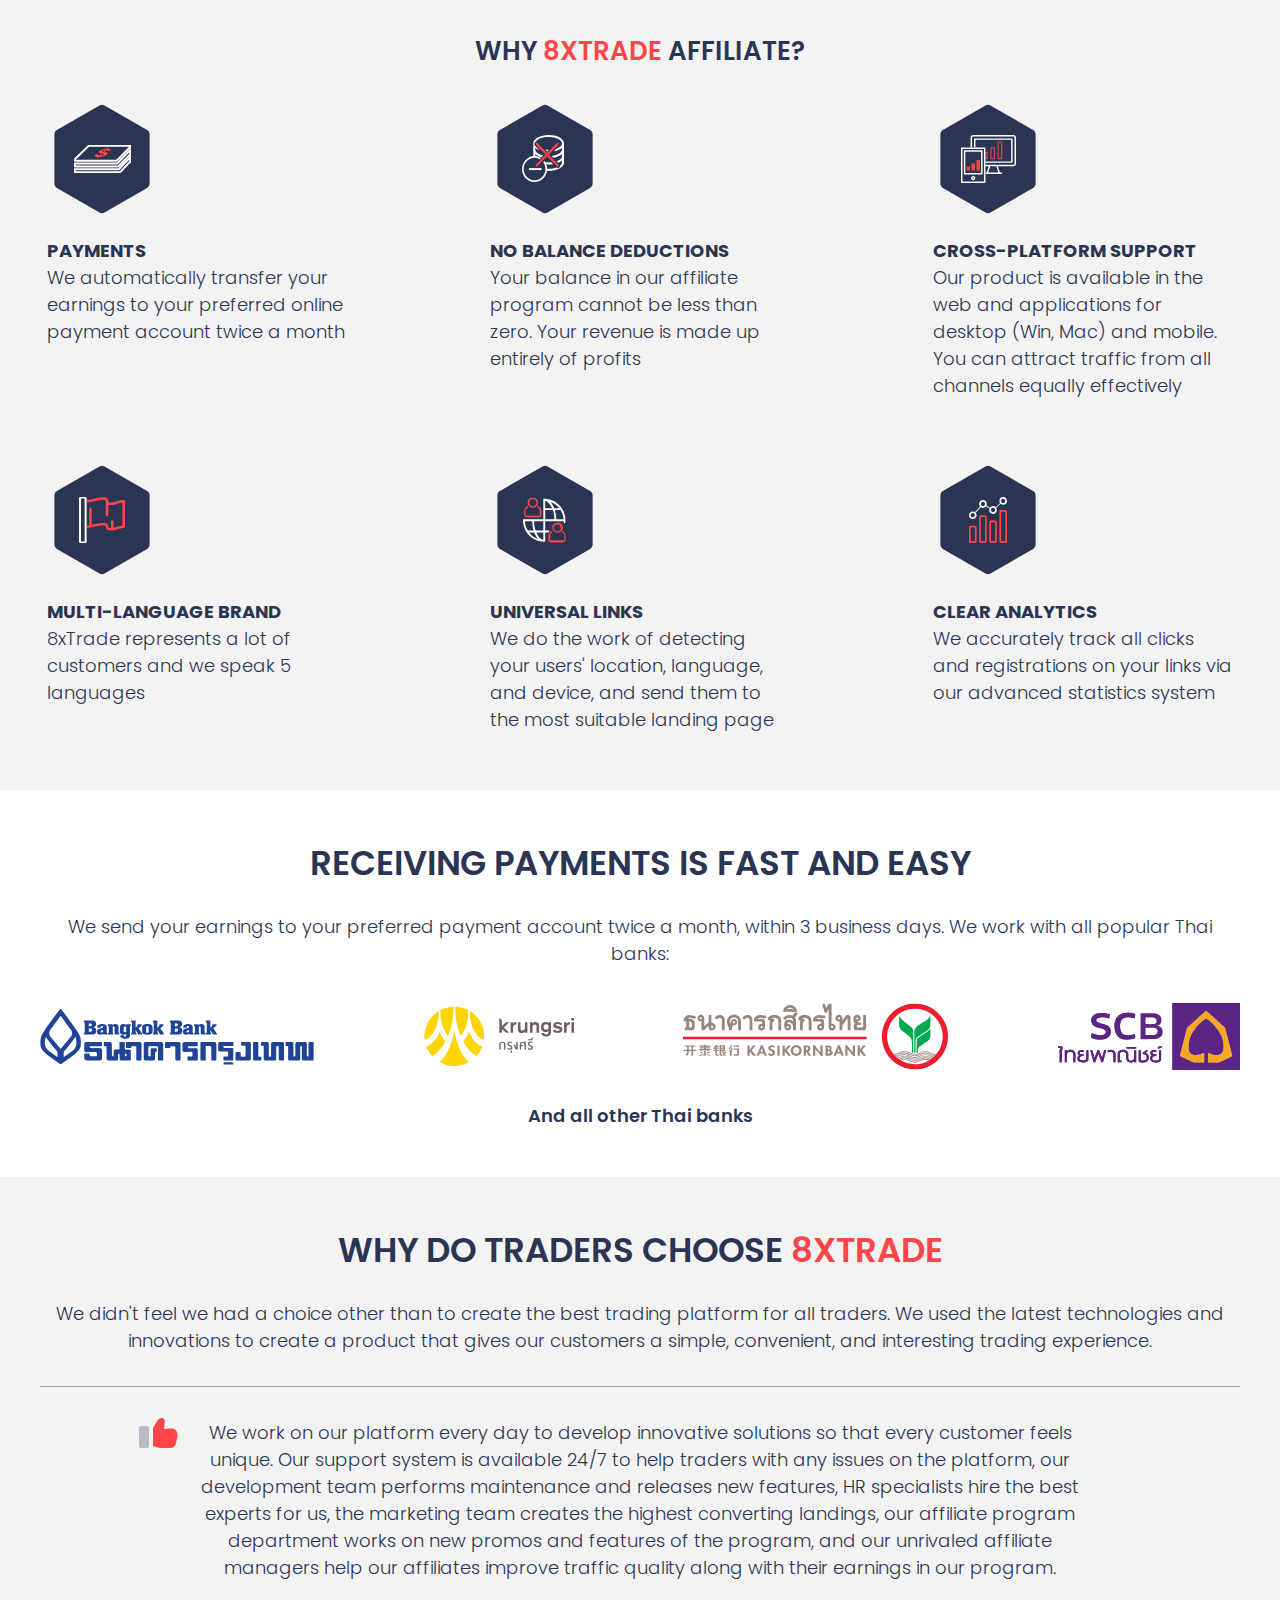
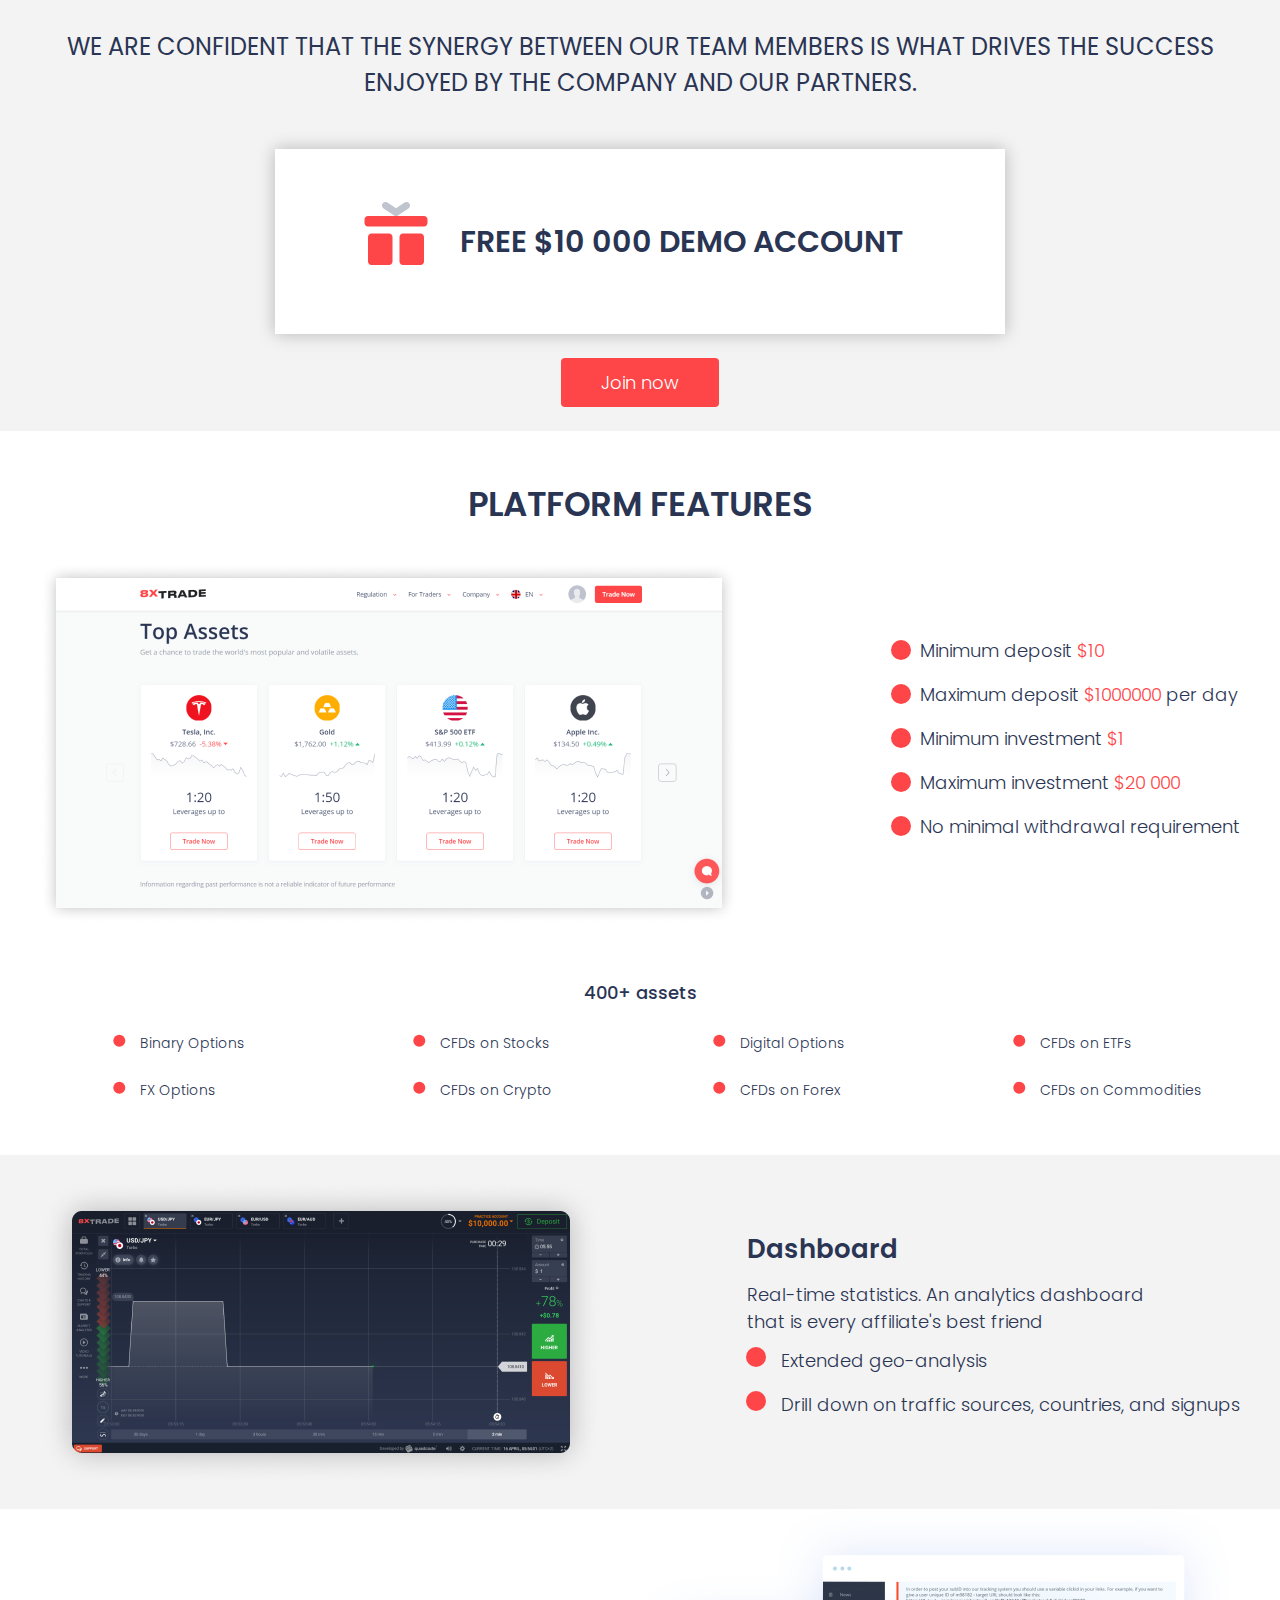
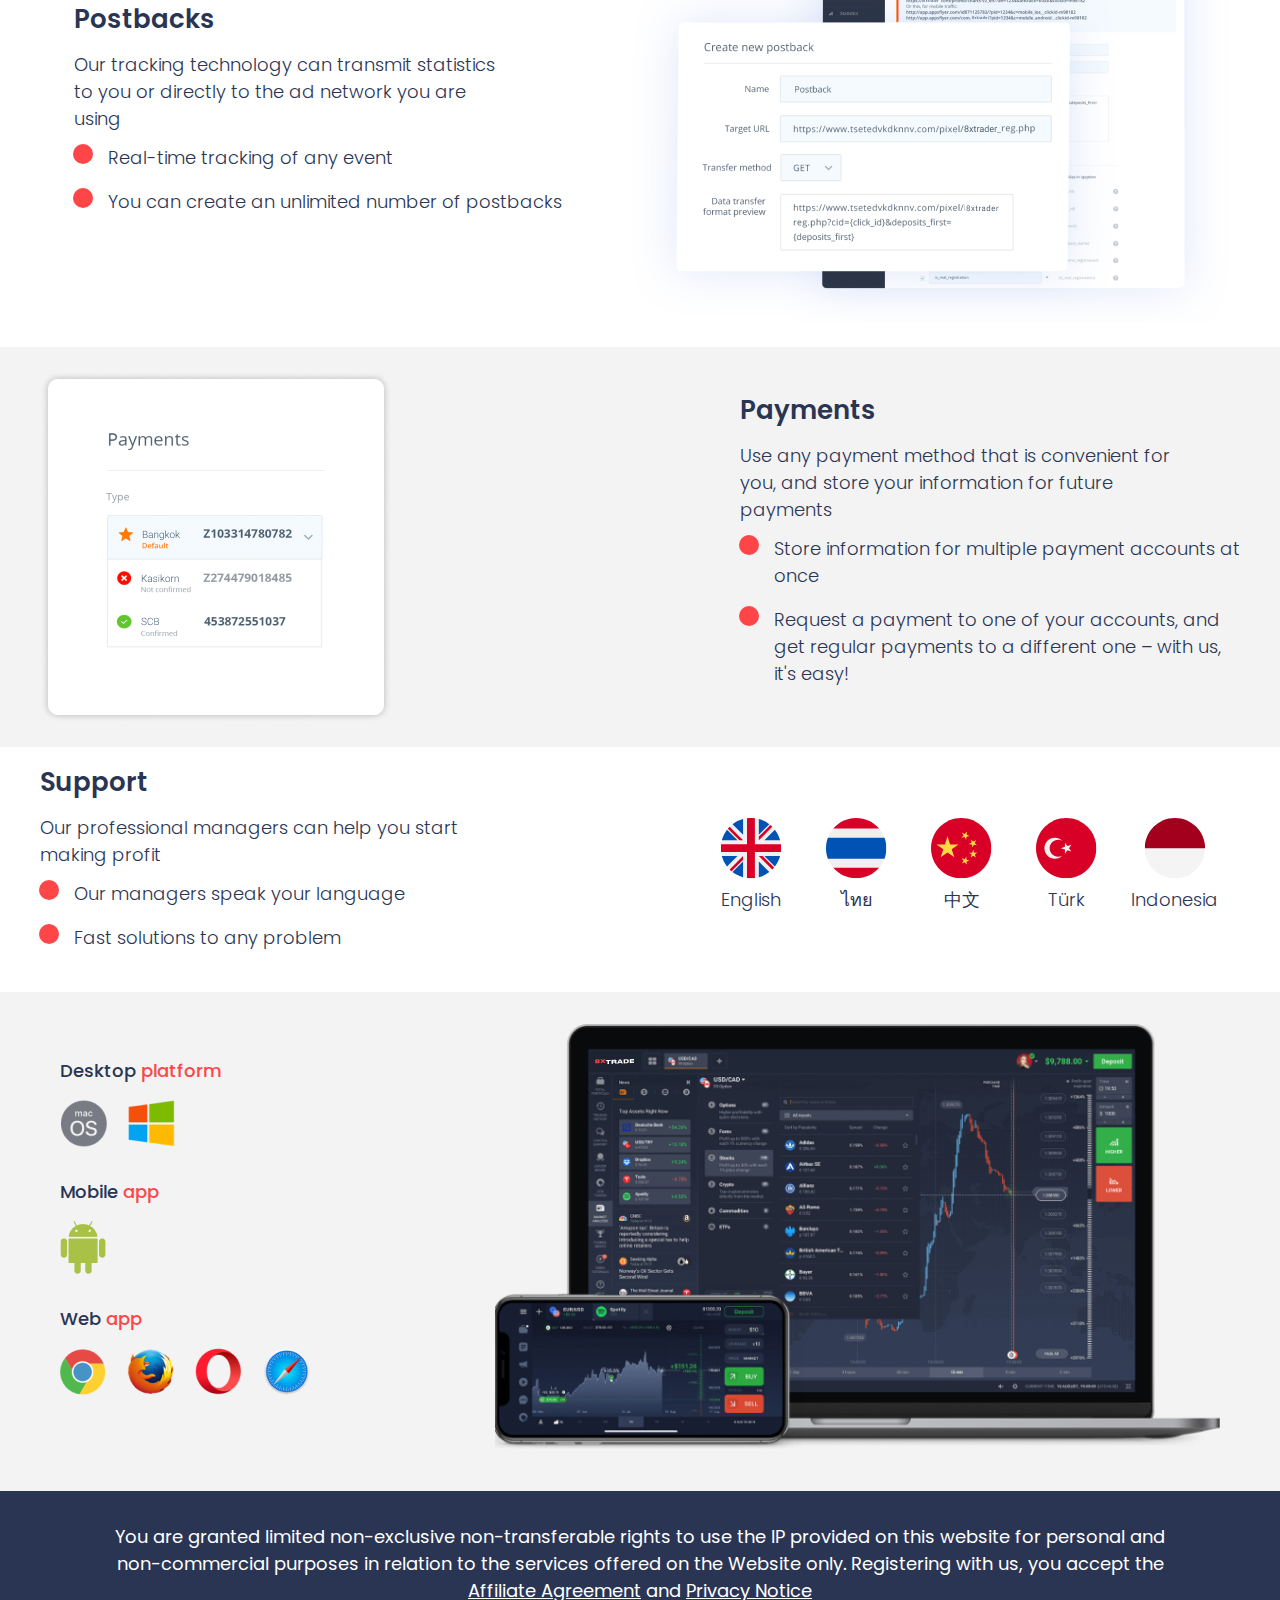
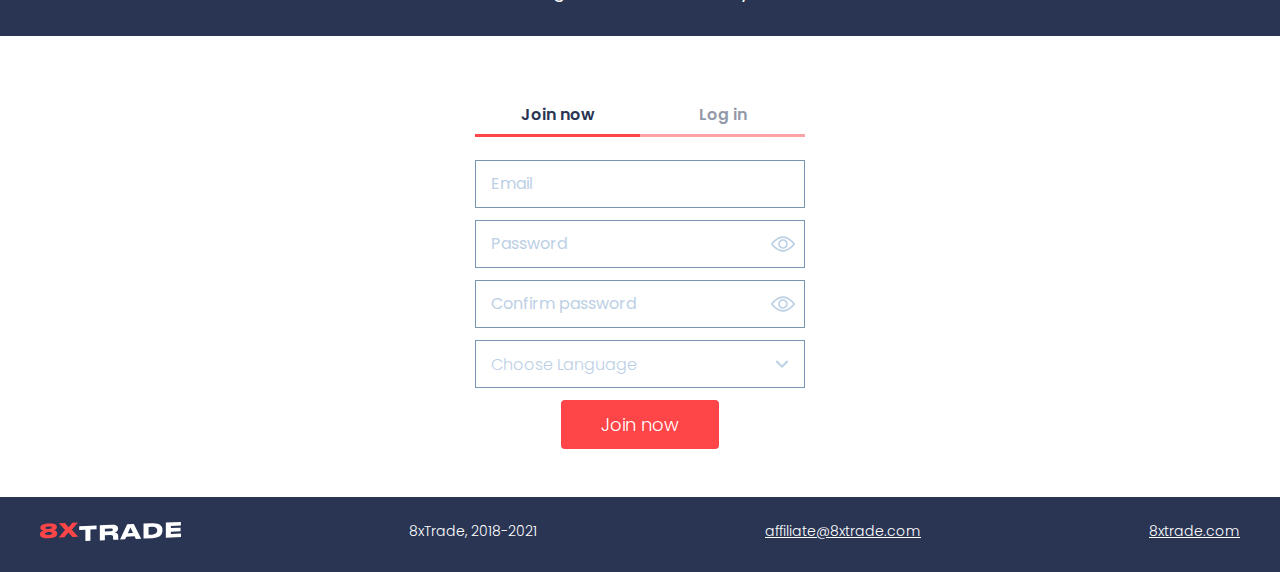
==== commit 46798f1d: "Add files via upload" ====
--- a/index.html
+++ b/index.html
@@ -1,28 +1,425 @@
 <!DOCTYPE html>
-<html lang="ru">
+<html lang="en">
 <head>
-    <meta charset="UTF-8">
-    <meta http-equiv="X-UA-Compatible" content="IE=edge">
-    <meta name="viewport" content="width=device-width, initial-scale=1.0">
-    <link rel="stylesheet" href="./css/hello.css">
-    <link rel="stylesheet" href="./css/reset.css">
-    <link rel="preconnect" href="https://fonts.gstatic.com">
-    <link href="https://fonts.googleapis.com/css2?family=Open+Sans:wght@400;700;800&display=swap" rel="stylesheet">
-    <title>Welcome</title>
-    <style>
-        @import url(./css/main.css) screen;
-    </style>
+  <meta charset="UTF-8">
+  <meta name="viewport" content="width=device-width, initial-scale=1.0">
+  <meta http-equiv="X-UA-Compatible" content="ie=edge">
+  <title>8xTrade affiliate program</title>
+  <link rel="icon" href="/favicon.ico" type="image/x-icon">
+  <link rel="preconnect" href="https://fonts.gstatic.com">
+  <link href="https://fonts.googleapis.com/css2?family=Poppins:wght@400;500;600&display=swap" rel="stylesheet">
+  <link rel="stylesheet" href="css/reset.css">
+  <link rel="stylesheet" href="css/style.css">
+  <link rel="stylesheet" href="css/media.css">
 </head>
 <body>
-    <div class="welcome">
-        <div class="welcome__container">
-            <div class="central">
-                <img src="./images/welcome_logo.png" alt="" class="central__logo">
-                <a href="main.html" class="button welcome__buttom">Войти</a>
-            </div>
-        </div>
-
+
+  <header class="header">
+    <div class="container">
+      <div class="header__top">
+        <a href="" class="logo">
+          <img src="images/logo.svg" alt="" class="logo__img">
+        </a>
+        <!--<a class="user-nav__link" href="">Sign In</a>-->
+      </div>
+      <div class="header__content">
+        <h1 class="header__title">THE OFFICIAL AFFILIATE PROGRAM</h1>
+        <p class="header__subtitle">
+          Up to 50% revenue share from all invited users
+        </p>
+        <div class="button header__button">
+          <a href="#form" class="join__button">Join now</a>
+        </div>
+      </div>
+    </div>
+  </header>
+
+  <section class="what__is">
+     
+    <div class="container">
+      <h2 class="what__is-title">WHAT IS THE AFFILIATE PROGRAM?</h2>
+        <p class="what__is-sub">
+          We offer our affiliates up to 50% of the broker's revenue from invited traders, for as long as they are active on our platform.
+        </p>
+      <div class="steps">
+        <div class="step">
+          <div class="circle">
+            <p class="circle__number">1</p>
+          </div>
+            <h6 class="step__title">GETTING STARTED</h6>
+            <p class="step__text">
+              If you have a website or blog or you purchase internet traffic, you can publish your affiliate link on your site or ad
+            </p>
+        </div>
+        <div class="step">
+          <div class="circle">
+            <p class="circle__number">2</p>
+          </div>
+            <h6 class="step__title">YOUR LINK</h6>
+            <p class="step__text">
+              A user clicks your link or ad. We tag this user with your unique ID
+            </p>
+        </div>
+        <div class="step">
+          <div class="circle">
+            <p class="circle__number">3</p>
+          </div>
+            <h6 class="step__title">REGISTERING CUSTOMERS</h6>
+            <p class="step__text">
+              The user signs up on the 8xTrade platform and starts trading. Note that you can't register yourself, your relatives, or your friends. 8xTrade has an anti-fraud system
+            </p>
+        </div>
+        <div class="step">
+          <div class="circle">
+            <p class="circle__number">4</p>
+          </div>
+            <h6 class="step__title">PROFIT ACCRUAL</h6>
+            <p class="step__text">
+              You receive up to 50% of broker's profit according to your client's trading activity
+            </p>
+        </div>
+        <div class="step">
+          <div class="circle">
+            <p class="circle__number">5</p>
+          </div>
+            <h6 class="step__title">PAYMENT</h6>
+            <p class="step__text">
+              Twice a month, we pay out your earnings using your preferred payment system
+            </p>
+        </div>
+      </div>
+    </div>
+  </section>
+
+  <section class="about__revenue">
+    <div class="container">
+      <h2 class="about__title">FAVORABLE AFFILIATE CONDITIONS FOR REVENUE SHARE MODEL!</h2>
+      <p class="about__text">
+        You can earn up to 50% Revenue Share for every active user
+      </p>
+      <h4 class="about__subtitle">WHY <span class="colortext">8XTRADE</span> AFFILIATE?</h4>
+      <div class="about__inner">
+        <div class="item">
+          <img src="images/item-1.svg" alt="" class="item__img">
+          <h6 class="item__title">PAYMENTS</h6>
+          <p class="item__text">
+            We automatically transfer your earnings to your preferred online payment account twice a month
+          </p>
+        </div>
+        <div class="item">
+          <img src="images/item-2.svg" alt="" class="item__img">
+          <h6 class="item__title">NO BALANCE DEDUCTIONS</h6>
+          <p class="item__text">
+            Your balance in our affiliate program cannot be less than zero. Your revenue is made up entirely of profits
+          </p>
+        </div>
+        <div class="item">
+          <img src="images/item-3.svg" alt="" class="item__img">
+          <h6 class="item__title">CROSS-PLATFORM SUPPORT</h6>
+          <p class="item__text">
+            Our product is available in the web and applications for desktop (Win, Mac) and mobile. You can attract traffic from all channels equally effectively
+          </p>
+        </div>
+        <div class="item">
+          <img src="images/item-4.svg" alt="" class="item__img">
+          <h6 class="item__title">MULTI-LANGUAGE BRAND</h6>
+          <p class="item__text">
+            8xTrade represents a lot of customers and we speak  5 languages
+          </p>
+        </div>
+        <div class="item">
+          <img src="images/item-5.svg" alt="" class="item__img">
+          <h6 class="item__title">UNIVERSAL LINKS</h6>
+          <p class="item__text">
+            We do the work of detecting your users' location, language, and device, and send them to the most suitable landing page
+          </p>
+        </div>
+        <div class="item">
+          <img src="images/item-6.svg" alt="" class="item__img">
+          <h6 class="item__title">CLEAR ANALYTICS</h6>
+          <p class="item__text">
+            We accurately track all clicks and registrations on your links via our advanced statistics system
+          </p>
+        </div>
+      </div>
+    </div>
+  </section>
+
+  <section class="banks">
+    <div class="container">
+      <h2 class="banks__title">RECEIVING PAYMENTS IS FAST AND EASY</h2>
+      <p class="banks__text">We send your earnings to your preferred payment account twice a month, within 3 business days. We work with all popular Thai banks:</p>
+      <div class="banks__inner">
+        <img src="images/bangkok.svg" alt="" class="bank__img">
+        <img src="images/cimb.svg" alt="" class="bank__img">
+        <img src="images/kasikorn.svg" alt="" class="bank__img">
+        <img src="images/scb.svg" alt="" class="bank__img">
+      </div>
+      <p class="bottom__text">And all other Thai banks</p>
+    </div>
+  </section>
+
+  <section class="why__us">
+    <div class="container">
+      <h2 class="why_us-title">WHY DO TRADERS CHOOSE <span class="colortext">8XTRADE</span></h2>
+      <p class="why__us-text">We didn't feel we had a choice other than to create the best trading platform for all traders. We used the latest technologies and innovations to create a product that gives our customers a simple, convenient, and interesting trading experience.
+      </p>
+      <div class="text__block">
+        <p class="text__block-text">
+          We work on our platform every day to develop innovative solutions so that every customer feels unique. Our support system is available 24/7 to help traders with any issues on the platform, our development team performs maintenance and releases new features, HR specialists hire the best experts for us, the marketing team creates the highest converting landings, our affiliate program department works on new promos and features of the program, and our unrivaled affiliate managers help our affiliates improve traffic quality along with their earnings in our program.
+        </p>
+      </div>
+      <p class="why__us-bottomtext">
+        WE ARE CONFIDENT THAT THE SYNERGY BETWEEN OUR TEAM MEMBERS IS WHAT DRIVES THE SUCCESS ENJOYED BY THE COMPANY AND OUR PARTNERS.
+      </p>
+      <div class="demo__block">
+        <p class="demo__text">
+          FREE $10 000 DEMO ACCOUNT
+        </p>
+      </div>
+      <div class="button">
+        <a href="#form" class="join__button">Join now</a>
+      </div>
+    </div>
+  </section>
+
+  <section class="platform__features">
+    <h2 class="platform__features-title">PLATFORM FEATURES </h2>
+    <div class="container">
+      <div class="platform__content">
+        <div class="platform__image">
+          <img src="images/platform-img.png" alt="" class="platform__img">
+        </div>
+        <div class="platform__text">
+          <ul class="platform-list">
+            <li class="platform-item">Minimum deposit <span class="colortext">$10</span></li>
+            <li class="platform-item">Maximum deposit <span class="colortext">$1000000</span> per day</li>
+            <li class="platform-item">Minimum investment <span class="colortext">$1</span></li>
+            <li class="platform-item">Maximum investment <span class="colortext">$20 000</span></li>
+            <li class="platform-item">No minimal withdrawal requirement</li>
+          </ul>
+        </div>
+      </div>
+      <div class="assets">
+        <p class="assets-title">400+ assets</p>
+        <div class="assets-list">
+          <ul class="list_items">
+            <li class="list-item">Binary Options</li>
+            <li class="list-item">CFDs on Stocks</li>
+            <li class="list-item">Digital Options</li>
+            <li class="list-item">CFDs on ETFs</li>
+            <li class="list-item">FX Options</li>
+            <li class="list-item">CFDs on Crypto</li>
+            <li class="list-item">CFDs on Forex</li>
+            <li class="list-item">CFDs on Commodities</li>
+          </ul>
+        </div>
+      </div>
+    </div>
+  </section>
+
+  <section class="dashboard">
+    <div class="container">
+      <div class="dashboard__inner">
+        <img class="dashboard-img" src="images/dashboard.png" alt="">
+        <div class="dashboard__content">
+          <h4 class="dashboard__title">Dashboard</h4>
+          <p class="dashboard__text">Real-time statistics. An analytics dashboard that is every affiliate's best friend
+          </p>
+          <ul class="dashboard__list">
+            <li class="dashboard__item">Extended geo-analysis</li>
+            <li class="dashboard__item">Drill down on traffic sources, countries, and signups</li>
+          </ul>
+        </div>
+      </div>
+    </div>
+  </section> 
+
+  <section class="postbacks">
+    <div class="container">
+      <div class="postbacks__inner">
+        <div class="postbacks__content">
+          <h4 class="postbacks__title">Postbacks</h4>
+          <p class="postbacks__text">Our tracking technology can transmit statistics to you or directly to the ad network you are using
+          </p>
+          <ul class="postbacks__list">
+           <li class="postbacks__item">Real-time tracking of any event</li>
+           <li class="postbacks__item">You can create an unlimited number of postbacks</li>
+          </ul>
+        </div>
+        <img class="postbacks-img" src="images/postbacks.png" alt="">
+      </div>
+    </div>
+  </section>  
+
+  <section class="payments">
+    <div class="container">
+      <div class="payments__inner">
+        <img class="payments-img" src="images/payments.png" alt="">
+        <div class="payments__content">
+          <h4 class="payments__title">Payments</h4>
+          <p class="payments__text">Use any payment method that is convenient for you, and store your information for future payments
+          </p>
+          <ul class="payments__list">
+            <li class="payments__item">Store information for multiple payment accounts at once</li>
+            <li class="payments__item">Request a payment to one of your accounts, and get regular payments to a different one – with us, it's easy!</li>
+          </ul>
+        </div>
+      </div>
+    </div>
+  </section>
+
+  <section class="support">
+    <div class="container">
+      <div class="support__inner">
+        <div class="support__content">
+          <h4 class="support__title">Support</h4>
+          <p class="support__text">Our professional managers can help you start making profit
+          </p>
+          <ul class="support__list">
+            <li class="support__item">Our managers speak your language</li>
+            <li class="support__item">Fast solutions to any problem</li>
+          </ul>
+        </div>
+        <div class="flags">
+          <div class="flag">
+            <img src="images/eng.svg" alt="" class="flag-img">
+            <p class="flag-text">English</p>
+          </div>
+          <div class="flag">
+            <img src="images/thai.svg" alt="" class="flag-img">
+            <p class="flag-text">ไทย</p>
+          </div>
+          <div class="flag">
+            <img src="images/china.svg" alt="" class="flag-img">
+            <p class="flag-text">中文</p>
+          </div>
+          <div class="flag">
+            <img src="images/turk.svg" alt="" class="flag-img">
+            <p class="flag-text">Türk</p>
+          </div>
+          <div class="flag indonesia__flag">
+            <img src="images/ind.svg" alt="" class="flag-img">
+            <p class="flag-text">Indonesia</p>
+          </div>
+        </div>
+      </div>
+    </div>
+  </section>
+
+  <section class="platforms">
+    <div class="container">
+      <div class="platforms__inner">
+        <div class="platforms__items">
+          <div class="platform__item">
+            <p class="platform__title">Desktop <span class="colortext">platform</span></p>
+            <img src="images/mac.png" alt="" class="platforms__img">
+            <img src="images/win.png" alt="" class="platforms__img">
+          </div>
+          <div class="platform__item">
+            <p class="platform__title">Mobile <span class="colortext">app</span></p>
+            <!--<img src="images/ios.png" alt="" class="platforms__img"> -->
+            <img src="images/and.png" alt="" class="platforms__img">
+          </div>
+          <div class="platform__item">
+            <p class="platform__title">Web <span class="colortext">app</span></p>
+            <img src="images/chrome.png" alt="" class="platforms__img">
+            <img src="images/moz.png" alt="" class="platforms__img">
+            <img src="images/opera.png" alt="" class="platforms__img">
+            <img src="images/safari.png" alt="" class="platforms__img">
+          </div>
+        </div>
+        <img src="/../images/webmob-image.png" alt="" class="webmob__img">
+      </div>
+    </div>
+  </section>
+
+  <section class="docs">
+    <div class="container">
+      <p class="docs__text">You are granted limited non-exclusive non-transferable rights to use the IP provided on this website for personal and non-commercial purposes in relation to the services offered on the Website only. Registering with us, you accept the <a href="agreement.html" class="docs-links">Affiliate Agreement</a> and <a href="privacy.html" class="docs-links">Privacy Notice</a></p>
+    </div>
+  </section>
+
+  <section id="form" class="form">
+    <div class="container">
+      <div class="form__tabs">
+        <div id="join" class="tabs-btn active">Join now</div><div id="login" class="tabs-btn">Log in</div>
+
+        <div id="join-content" class="form__content">
+          <form action="#" class="footer__form">
+            <input class="footer__form-input" type="email" placeholder="Email">
+            <div class="password-input">
+              <input class="footer__form-input" type="password" placeholder="Password">
+              <span class="toggle-password"></span>
+            </div>
+            <div class="password-input">
+              <input class="footer__form-input" type="password" placeholder="Confirm password">
+              <span class="toggle-password"></span>
+            </div>
+            <div class="dropdown">
+              <div class="select">
+                <span>Choose Language</span>
+                <img src="images/arrow.svg" alt="">
+              </div>
+              <input type="hidden" name="gender">
+              <ul class="dropdown-menu">
+                <li id="English"><img src="images/eng.svg" alt=""> English</li>
+                <li id="ไทย"><img src="images/thai.svg" alt=""> ไทย</li>
+                <li id="中文"><img src="images/china.svg" alt=""> 中文</li>
+                <li id="Indonesia"><img src="images/turk.svg" alt=""> Indonesia</li>
+                <li id="Türk"><img src="images/ind.svg" alt=""> Türk</li>
+              </ul>
+            </div>
+            <div class="form__button">
+              <a href="mailto:affiliate@8xtrade.com" class="form-button">Join now</a>
+            </div>
+          </form>
+        </div>
+        <div id="login-content" class="form__content">
+          <form action="#" class="footer__form">
+            <input class="footer__form-input" type="email" placeholder="Email">
+            <div class="password-input">
+              <input class="footer__form-input" type="password" placeholder="Password">
+              <span class="toggle-password"></span>
+            </div>
             
-    </div>
+            <div class="form__button">
+              <a href="mailto:affiliate@8xtrade.com" class="form-button">Log in</a>
+            </div>
+
+            <a href="#" class="form__forgot open-modal" data-modal="#modal1">Forgot password?</a>
+          </form>
+        </div>
+
+      </div>        
+    </div>
+  </section>
+
+  <footer class="footer">
+    <div class="container">
+      <div class="footer__inner">
+        <a href="#" class="logo__footer-img">
+          <img src="images/footer-logo.svg" alt="" class="logo__img-footer">
+        </a>
+        <p class="footer-text">8xTrade, 2018-2021</p>
+        <a href="mailto:affiliate@8xtrade.com" class="footer-link">affiliate@8xtrade.com</a>
+        <a href="8xtrade.com"  target="_blank" class="footer-link">8xtrade.com</a>
+      </div>
+    </div>
+  </footer>
+
+  <div class='modal' id='modal1'>
+    <a class='close-modal' data-modal="#modal1" href="#">x</a>
+    <div class='content'>
+      <form action="#" class="footer__form">
+        <input class="footer__form-input" type="email" placeholder="Email">
+        <div class="form__button">
+          <a href="mailto:affiliate@8xtrade.com" class="form-button">Restore password</a>
+      </form>
+    </div>  
+  </div>
+
+  <script src="https://ajax.googleapis.com/ajax/libs/jquery/3.4.1/jquery.min.js"></script>
+  <script src="js/main.js"></script>
 </body>
-</html>+</html>
--- a/css/style.css
+++ b/css/style.css
@@ -0,0 +1,1132 @@
+*,
+*::after,
+*::before {
+    box-sizing: border-box;
+}
+
+body {
+    font-size: 18px;
+    line-height: 27px;
+    font-weight: 300;
+    color: #2A3554;
+    font-family: 'Poppins', sans-serif;
+}
+
+a {
+    text-decoration: none;
+    color: inherit;
+    display: inline-block;
+}
+
+button {
+    font-family: 'Poppins', sans-serif;
+    color: #fff;
+    font-size: 16px;
+    line-height: 24px;
+    font-weight: 400; 
+    padding: 11px 23px;  
+    border-radius: 4px;
+    cursor: pointer;
+    transition: all .5s;
+    border: none;
+}
+
+h2 {
+    font-weight: 600;
+    font-size: 34px;
+    line-height: 51px;
+    color: #2A3554;
+    text-align: center;
+}
+
+.container {
+    max-width: 1220px;
+    margin-left: auto;
+    margin-right: auto;
+    padding: 0 10px;
+}
+
+
+/*header - start*/
+
+.header {
+    background-image: url(../images/header-bg.jpg);
+    background-repeat: no-repeat;
+    background-size: cover;
+    background-position: top center;
+    min-height: 887px;
+    color: #fff;
+    margin-bottom: 64px;
+}
+
+.header__top {
+    padding: 58px 0 45px;
+    display: flex;
+    justify-content: space-between;
+    align-items: center;
+}
+
+.user-nav__link {
+    color: #fff;
+    font-style: 16px;
+    line-height: 24px;
+    font-weight: 600; 
+    padding: 11px 23px;  
+    border: 1px solid #fff;
+    border-radius: 4px;
+    text-decoration: none;
+    cursor: pointer;
+    transition: all .5s;
+}
+
+.user-nav__link:hover {
+    border: 1px solid #FE4547;
+    color: #FE4547;
+}
+
+.header__title {
+    font-weight: 600;
+    font-size: 48px;
+    line-height: 72px;
+    text-transform: uppercase;
+    padding-top: 220px;
+    text-align: center;
+}
+
+.header__subtitle {
+    font-weight: 500;
+    font-size: 26px;
+    line-height: 39px;
+    text-align: center;
+    margin-top: 16px;
+}
+
+.button {
+    text-align: center;
+    margin-top: 24px;
+}
+
+.header__button {
+    margin-top: 48px;
+}
+
+.join__button {
+    background-color: #FE4547;
+    border-radius: 4px;
+    padding: 11px 40px 11px;
+    transition: all .5s;
+    color: #fff;
+}
+
+.join__button:hover {
+    background-color: #D03E40;
+}
+
+/*header - end*/
+
+
+/*how it works - start*/
+
+.what__is-title {
+    text-align: center;
+    margin-bottom: 24px;
+}
+
+.what__is-sub {
+    font-size: 18px;
+    line-height: 27px;
+    color: #2A3554;
+    text-align: center;
+    margin-bottom: 32px;
+}
+
+.steps {
+    display: flex;
+    justify-content: space-between;
+    margin-bottom: 64px;
+}
+
+.step {
+    max-width: 209px;
+
+}
+
+.circle {
+    background: #2A3554;
+    border: 2px solid #FE4547;
+    margin: auto;
+    display: flex;
+    justify-content: center;
+    align-items: center;
+    border-radius: 50%;
+    width: 87px;
+    height: 87px;
+}
+
+.circle__number {
+    font-size: 48px;
+    line-height: 72px;
+    color: #fff;
+}
+
+.step__title {
+    font-weight: 600;
+    font-size: 16px;
+    line-height: 24px;
+    color: #2A3554;;
+    text-align: center;
+    padding-top: 18px;
+    padding-bottom: 8px;
+    white-space: nowrap;
+}
+
+.step__text {
+    font-size: 14px;
+    line-height: 21px;
+    text-align: center;
+}
+
+/*how it works - end*/
+
+
+/*about revenue - start*/
+
+.about__revenue {
+    background-color: #F3F3F3;
+    padding-top: 48px;
+    padding-bottom: 24px;
+}
+
+.about__text {
+    font-size: 24px;
+    line-height: 36px;
+    text-align: center;
+    color: #2A3554;
+    margin-top: 16px;
+    margin-bottom: 48px;
+}
+
+.colortext {
+    color: #FE4547;
+}
+
+.about__subtitle {
+    font-weight: 600;
+    font-size: 26px;
+    line-height: 39px;
+    color: #2A3554;
+    text-align: center;
+}
+
+.about__inner {
+    display: flex;
+    flex-wrap: wrap;
+    justify-content: space-between;
+}
+
+.item {
+    display: inline-block;
+    width: 25%;
+    min-width: 287px;
+    margin: 33px 7px 33px;
+}
+
+.item__img {
+    padding-bottom: 16px;
+}
+
+/*about revenue - end*/
+
+
+/*banks - start*/
+
+.banks__title {
+    margin-top: 48px;
+    margin-bottom: 24px;
+}
+
+.banks__text {
+    font-size: 18px;
+    line-height: 27px;
+    color: #2A3554;
+    text-align: center;
+    margin-bottom: 36px;
+}
+
+.banks__inner {
+    display: flex;
+    justify-content: space-between;
+    margin-bottom: 32px;
+}
+
+.bottom__text {
+    font-weight: 600;
+    font-size: 18px;
+    line-height: 27px;
+    color: #2A3554;
+    text-align: center;
+    margin-bottom: 48px;
+}
+
+/*banks - end*/
+
+
+/*why__us - start*/
+
+.why__us {
+    background-color: #F3F3F3;
+    padding-top: 48px;
+    padding-bottom: 24px;
+}
+
+.why__us-text {
+    font-size: 18px;
+    line-height: 27px;
+    text-align: center;
+    margin: 24px auto auto;
+    margin-bottom: 32px;
+}
+
+.text__block {
+    border-top: 1px solid #A6A6A6;
+}
+
+.text__block-text {
+    max-width: 911px;
+    text-align: center;
+    margin: 32px auto auto;
+    position: relative;
+    margin-bottom: 48px;
+}
+
+.text__block-text::before {
+    content: "";
+    position: absolute;
+    left: -50px;
+    top: -11px;
+    width: 48px;
+    height: 48px;
+    background-image: url(../images/cool-icon.svg);
+}
+
+.why__us-bottomtext {
+    font-weight: 400;
+    font-size: 24px;
+    line-height: 36px;
+    text-align: center;
+    text-transform: uppercase;
+    margin-bottom: 48px;
+}
+
+.demo__block {
+    max-width: 730px;
+    margin: auto;
+    text-align: center;
+    background-color: rgb(255, 255, 255);
+    box-shadow: 0px 0px 16px rgba(0, 0, 0, 0.25);
+    padding-top: 70px;
+    padding-bottom: 70px;
+}
+
+.demo__text {
+    font-weight: 600;
+    font-size: 30px;
+    line-height: 45px;
+    text-transform: uppercase;
+    color: #2A3554;
+    position: relative;
+    padding-left: 83px;
+}
+
+.demo__text::before {
+    content: "";
+    position: absolute;
+    left: 79px;
+    top: -24px;
+    width: 84px;
+    height: 84px;
+    background-image: url(../images/demo__icon.svg);
+}
+
+/*why__us - end*/
+
+
+/*platform__features - start*/
+
+.platform__features-title {
+    margin-top: 48px;
+    margin-bottom: 32px;
+}
+
+.platform__content {
+    display: flex;
+    justify-content: space-between;
+    align-items: center;
+}
+
+.platform-list {
+    list-style: none;
+}
+
+.platform-item {
+    margin-bottom: 17px;
+    padding-left: 10px;
+    position: relative;
+}
+
+.platform-item::after {
+    content: "";
+    position: absolute;
+    width: 20px;
+    height: 20px;
+    background-image: url(../images/list-marker.svg);
+    top: 3px;
+    left: -19px;
+}
+
+.assets {
+    margin-top: 48px;
+}
+
+.assets-title {
+    font-weight: 500;
+    font-size: 18px;
+    line-height: 27px;
+    text-align: center;
+}
+
+.assets-list {
+    display: inline-block;
+}
+
+.list_items {
+    list-style: none;
+    margin-top: 24px;
+    text-align: left;
+}
+
+.list-item {
+    position: relative;
+    width: 25%;
+    float: left;
+    margin-bottom: 20px;
+    padding-left: 100px;
+    color: #2A3554;
+    font-size: 14px;
+}
+
+.list-item::before {
+    content: "";
+    position: absolute;
+    left: 73px;
+    top: 4px;
+    width: 13px;
+    height: 13px;
+    background-image: url(../images/assets-marker.svg);
+}
+
+/*platform__features - end*/
+
+
+/*dpps - start*/
+
+.dashboard {
+    background-color: #F3F3F3;
+    padding-top: 24px;
+    padding-bottom: 24px;
+    margin-top: 24px;
+}
+
+.dashboard__inner{
+    display: flex;
+    justify-content: space-between;
+    align-items: center;
+}
+
+.dashboard__title {
+    font-weight: 600;
+    font-size: 26px;
+    line-height: 39px;
+    margin-bottom: 12px;
+}
+
+.dashboard__text {
+    max-width: 413px;
+    margin-bottom: 12px;
+}
+
+.dashboard__list {
+    list-style: none;
+}
+
+.dashboard__item {
+    margin-bottom: 17px;
+    padding-left: 34px;
+    position: relative;
+}
+
+.dashboard__item::before {
+    content: "";
+    position: absolute;
+    width: 20px;
+    height: 20px;
+    background-image: url(../images/list-marker.svg);
+    left: -1px;
+}
+
+.postbacks__inner {
+    display: flex;
+    justify-content: space-between;
+    align-items: center;
+}
+
+
+.postbacks__content {
+    padding-left: 34px;
+}
+
+.postbacks__title {
+    font-weight: 600;
+    font-size: 26px;
+    line-height: 39px;
+    margin-bottom: 12px;
+}
+
+.postbacks__text {
+    max-width: 440px;
+    margin-bottom: 12px;
+}
+
+.postbacks__list {
+    list-style: none;
+}
+
+.postbacks__item {
+    margin-bottom: 17px;
+    padding-left: 34px;
+    position: relative;
+}
+
+.postbacks__item::before {
+    content: "";
+    position: absolute;
+    width: 20px;
+    height: 20px;
+    background-image: url(../images/list-marker.svg);
+    left: -1px;
+}
+
+
+.payments {
+    background-color: #F3F3F3;
+    padding-top: 24px;
+    padding-bottom: 24px;
+    margin-top: 24px;
+}
+
+.payments__inner {
+    display: flex;
+    justify-content: space-between;
+    align-items: center;
+}
+
+.payments__title {
+    font-weight: 600;
+    font-size: 26px;
+    line-height: 39px;
+    margin-bottom: 12px;
+}
+
+.payments__text {
+    max-width: 450px;
+    margin-bottom: 12px;
+}
+
+.payments__list {
+    list-style: none;
+}
+
+.payments__item {
+    margin-bottom: 17px;
+    padding-left: 34px;
+    position: relative;
+    max-width: 500px;
+}
+
+.payments__item::before {
+    content: "";
+    position: absolute;
+    width: 20px;
+    height: 20px;
+    background-image: url(../images/list-marker.svg);
+    left: -1px;
+}
+
+
+.support__inner {
+    display: flex;
+    display: flex;
+    min-width: 1137px;
+    justify-content: space-between;
+    align-items: center;
+    margin-top: 16px;
+}
+
+.support__title {
+    font-weight: 600;
+    font-size: 26px;
+    line-height: 39px;
+    margin-bottom: 12px;
+}
+
+.support__text {
+    max-width: 478px;
+    margin-bottom: 12px;
+}
+
+.support__list {
+    list-style: none;
+}
+
+.support__item {
+    margin-bottom: 17px;
+    padding-left: 34px;
+    position: relative;
+    max-width: 500px;
+}
+
+.support__item::before {
+    content: "";
+    position: absolute;
+    width: 20px;
+    height: 20px;
+    background-image: url(../images/list-marker.svg);
+    left: -1px;
+}
+
+.flags {
+    display: flex;
+    text-align: center;
+}
+
+.flag {
+    padding: 0 22px 0 22px;
+}
+
+.indonesia__flag {
+    padding-left: 12px;
+}
+
+/*dpps - end*/
+
+
+/*platforms - start*/
+
+.platforms {
+    background-color: #F3F3F3;
+    padding-top: 32px;
+    padding-bottom: 32px;
+    margin-top: 24px;
+}
+
+.platforms__inner {
+    align-items: center;
+    max-width: 1220px;
+    margin: auto;
+    display: flex;
+    justify-content: space-between;
+    padding-left: 20px;
+    padding-right: 20px;
+}
+
+.platform__item {
+    margin-bottom: 24px;
+}
+
+.platform__title {
+    margin-bottom: 16px;
+    font-weight: 500;
+    font-size: 18px;
+    line-height: 27px;
+}
+
+.platforms__img {
+    padding-right: 16px;
+}
+
+.platforms__img:last-of-type {
+    padding-right: 0;
+}
+
+/*platforms - end*/
+
+
+/*docs - start */
+
+.docs {
+    background-color: #2A3554;
+    padding-top: 32px;
+    padding-bottom: 32px;
+    margin-bottom: 64px;
+}
+
+.docs__text {
+    width: 1060px;
+    margin: auto;
+    text-align: center;
+    font-size: 18px;
+    line-height: 27px;
+    font-weight: 400;
+    color: #fff;
+}
+
+.docs-links {
+    text-decoration: underline;
+}
+
+/*docs - end */
+
+
+/*form - start*/
+
+
+.footer__form {
+    width: 330px;
+    max-width: 100%;
+    margin: auto;
+}
+
+.footer__form-input {
+    color: #2A3554;
+    height: 48px;
+    padding: 10px 15px;
+    border: 1px solid #7A94AF;
+    width: 100%;
+    margin-bottom: 12px;
+    display: inline-block;
+    font-size: 16px;
+    border-radius: 0;  
+}
+
+.footer__form-input::placeholder {
+    font-family: Poppins;
+    font-size: 16px;
+    line-height: 28px;
+    color: #BCD0E5;
+    opacity: 1;
+}
+
+.footer__form-input::-webkit-input-placeholder {
+    font-family: Poppins;
+    font-size: 16px;
+    line-height: 28px;
+    color: #BCD0E5;
+    opacity: 1;
+}
+
+.footer__form-input:-moz-placeholder {
+    font-family: Poppins;
+    font-size: 16px;
+    line-height: 28px;
+    color: #BCD0E5;
+    opacity: 1;
+}
+
+.footer__form-input::-moz-placeholder {
+    font-family: Poppins;
+    font-size: 16px;
+    line-height: 28px;
+    color: #BCD0E5;
+    opacity: 1;
+}
+
+.footer__form-input:-ms-input-placeholder {
+    font-family: Poppins;
+    font-size: 16px;
+    line-height: 28px;
+    color: #BCD0E5;
+    opacity: 1;
+}
+
+.password-input .footer__form-input {
+    margin-bottom: 0;
+}
+
+.password-input {
+    position: relative;
+    margin-bottom: 12px;
+}
+
+.toggle-password {
+    position: absolute;
+    width: 24px;
+    height: 24px;
+    right: 10px;
+    bottom: calc(50% - 12px);
+    cursor: pointer;
+}
+
+.toggle-password:after {
+    position: absolute;
+    content: "";
+    width: 24px;
+    height: 24px;
+    background: url(../images/password.svg);
+    right: 0;
+    bottom: 0;
+}
+
+.dropdown {
+  width: 100%;
+  border: 1px solid #7A94AF;
+  transition: all .5s ease;
+  position: relative;
+  font-size: 16px;
+  line-height: 28px;
+  color: #BCD0E5;
+  height: 48px;
+  text-align: left;
+  margin-bottom: 12px;
+}
+
+.dropdown .select {
+    cursor: pointer;
+    display: block;
+    padding: 10px 15px;
+}
+
+.dropdown .select > img {
+    position: absolute;
+    right: 15px;
+    top: calc(50% - 4px);
+    transition: all .3s ease-in-out;
+}
+
+.dropdown.active .select > img {
+    transform: rotate(-180deg)
+}
+
+.dropdown.active:hover,
+.dropdown.active {
+    background-color: #f8f8f8;
+}
+
+.dropdown .dropdown-menu {
+    position: absolute;
+    background-color: #fff;
+    width: 100%;
+    left: 0;
+    margin-top: 1px;
+    box-shadow: 0 1px 2px rgb(204, 204, 204);
+    border-radius: 0 1px 2px 2px;
+    overflow: hidden;
+    display: none;
+    max-height: 156px;
+    overflow-y: auto;
+    z-index: 9;
+    padding: 0;
+    list-style: none
+}
+
+.dropdown .dropdown-menu li {
+    padding: 10px 15px;
+    transition: all .2s ease-in-out;
+    cursor: pointer;
+    color: #2A3554;
+    font-size: 14px;
+    font-weight: 500;
+    display: flex;
+    align-items: center;
+} 
+
+.dropdown .dropdown-menu li:hover,
+.dropdown .dropdown-menu li:active {
+    background: rgba(122, 148, 175, 0.5);
+}
+
+.dropdown .dropdown-menu li img {
+    width: 32px;
+    margin-right: 5px;
+}
+
+.form__button {
+    text-align: center;
+    margin-top: 12px;
+}
+
+.form-button {
+    background-color: #FE4547;
+    border-radius: 4px;
+    padding: 11px 40px 11px;
+    transition: all .5s;
+    color: #fff;
+}
+
+.form-button:hover {
+    background-color: #D03E40;
+}
+
+.form-options {
+    padding: 24px;
+}
+
+.form__forgot {
+    font-family: 'Poppins', sans-serif;
+    font-style: normal;
+    font-weight: normal;
+    font-size: 14px;
+    line-height: 21px;
+    text-align: center;
+    color: #FE4547;
+    margin-top: 20px;
+}
+
+
+
+/*footer - start*/
+
+.footer {
+    background-color: #2A3554;
+    padding-top: 24px;
+    padding-bottom: 24px;
+    margin-top: 48px;
+}
+
+.footer-text {
+    font-size: 14px;
+    line-height: 21px;
+    color: #fff;
+}
+
+.footer__inner {
+    display: flex;
+    justify-content: space-between;
+}
+
+.footer-link {
+    font-size: 14px;
+    line-height: 21px;
+    color: #fff;
+    text-decoration: underline;
+}
+
+/*footer - end*/
+
+
+
+/*agreement - inner - start*/
+
+.header__inside {
+    height: 100px;
+    background-color: #0D0F20;
+    align-items: center;
+}
+
+.header__top-inside {
+    padding: 27px 0 0;
+    display: flex;
+    justify-content: space-between;
+    align-items: center;
+}
+
+.agreement__title {
+    margin-top: 48px;
+    margin-bottom: 48px;
+}
+
+ol {
+    list-style: none;
+    counter-reset: li;
+ }
+
+ .agreement__list-item:before {
+    counter-increment: li;
+    content: counters(li, ".") ". ";
+    font-weight: 700;
+    color: rgb(79, 95, 111);
+ }
+
+ .agreement__list ol {
+    padding-left: 20px;
+ }
+
+ .agreement__list li {
+    margin: 10px 0px;
+ }
+
+ .agreement__list a {
+     text-decoration: underline;
+     color: #D03E40;
+ }
+
+ /*agreement - inner - end*/
+
+ /*privacy - inner - start */
+
+ .privacy__title {
+    margin-top: 48px;
+    margin-bottom: 38px;
+ }
+
+ .privacey__text p {
+     margin: 10px 0;
+ }
+
+ .privacey__text ol {
+    padding-left: 20px;
+ }
+
+ .privacey__text li {
+    margin: 10px 0px;
+ }
+
+ .privacey__text a {
+    text-decoration: underline;
+    color: #D03E40;
+}
+
+/*privacy - inner - end*/
+
+/*Join now - Log in - start*/
+
+.form__tabs {
+    width: 330px;
+    max-width: 100%;
+    padding: 0;
+    margin: 0 auto;
+    text-align: center;
+}
+
+.form__tabs .tabs-btn {
+    font-family: 'Poppins', sans-serif;
+    font-style: normal;
+    font-weight: 600;
+    font-size: 16px;
+    line-height: 24px;
+    color: #2A3554;
+    display: inline-block;
+    width: 50%;
+    cursor: pointer;
+    position: relative;
+    padding-bottom: 10px;
+    opacity: 0.5;
+}
+
+.form__tabs .tabs-btn.active {
+    opacity: 1;
+}
+
+.form__tabs .tabs-btn:after {
+    content: "";
+    width: 100%;
+    height: 3px;
+    position: absolute;
+    background: #FE4547;
+    bottom: 0;
+    left: 0;
+}
+
+.form__tabs>.form__content {
+    display: none;
+    margin-top: 23px;
+}
+
+.form__tabs>.form__content>.footer__form {
+    -webkit-animation-duration: 1s;
+    animation-duration: 1s;
+    -webkit-animation-fill-mode: both;
+    animation-fill-mode: both;
+    -webkit-animation-name: fadeIn;
+    animation-name: fadeIn;
+}
+
+@-webkit-keyframes fadeIn {
+    from {
+        opacity: 0;
+    }
+
+    to {
+        opacity: 1;
+    }
+}
+
+@keyframes fadeIn {
+    from {
+        opacity: 0;
+    }
+
+    to {
+        opacity: 1;
+    }
+}
+
+#join.active~#join-content,
+#login.active~#login-content {
+    display: block;
+}
+
+/*Join now - Log in - end*/
+
+/*Modal - start*/
+
+.overlay {
+    width: 100%;
+    min-height: 100vh;
+    display: flex;
+    justify-content: center;
+    align-items: center;
+    flex-direction: column;
+    padding: 40px;
+    position: fixed;
+    top: 0;
+    left: 0;
+    background: rgba(0, 0, 0, 0.75);
+    opacity: 0;
+    pointer-events: none;
+    transition: 0.35s ease-in-out;
+    max-height: 100vh;
+    overflow-y: auto;
+}
+.overlay.open {
+    opacity: 1;
+    pointer-events: inherit;
+}
+.overlay .modal {
+    background: white;
+    text-align: center;
+    padding: 40px 80px;
+    box-shadow: 0px 1px 10px rgba(255, 255, 255, 0.35);
+    opacity: 0;
+    pointer-events: none;
+    transition: 0.35s ease-in-out;
+    max-height: 100vh;
+    overflow-y: auto;
+    position: relative;
+}
+.overlay .modal.open {
+    opacity: 1;
+    pointer-events: inherit;
+}
+.overlay .modal.open .content {
+    transform: translate(0, 0px);
+    opacity: 1;
+}
+.overlay .modal .content {
+    transform: translate(0, -10px);
+    opacity: 0;
+    transition: 0.35s ease-in-out;
+}
+.overlay .modal .title {
+    margin-top: 0;
+}
+
+.close-modal {
+    position: absolute;
+    top: 10px;
+    right: 10px;
+    font-size: 22px;
+    line-height: 1;
+    text-transform: uppercase;
+}
+
+/*Modal - end*/--- a/css/media.css
+++ b/css/media.css
@@ -0,0 +1,353 @@
+
+
+/* Portrait tablets and medium desktops */
+
+@media(max-width:1174px) {
+
+    .steps {
+        flex-direction: column;
+        -webkit-box-align: center;
+        align-items: center;
+        margin: auto;
+    }
+    
+    .step {
+        max-width: 400px;
+        display: flex;
+        margin-bottom: 32px;
+        align-items: center;
+    }
+
+    .step__title {
+        display: none;
+    }
+
+    .circle {
+        min-width: 87px;
+        margin-right: 20px;
+    }
+
+    .step__text {
+        text-align: left;
+    }
+
+    .platform__content {
+        display: flex;
+        flex-direction: column;
+        align-items: center;
+        flex-wrap: wrap;
+    }
+    .support__inner {
+        flex-wrap: wrap;
+        min-width: 0;
+        justify-content: center;
+    }
+    
+    .flags {
+        flex-wrap: wrap;
+    }
+
+    .flag {
+        padding: 0 22px 22px 22px;
+        min-width: 135px;
+    }
+
+    .docs__text {
+        margin: 0;
+        width: auto;
+    }
+
+}
+
+
+/* Portrait tablets and medium desktops */
+
+@media(max-width:1024px) {
+    .header {
+        min-height: 800px;
+    }
+
+    .header__title {
+        padding-top: 150px;
+    }
+
+    .about__inner {
+        justify-content: space-around;
+    }
+
+    .banks__inner {
+        display: flex;
+        margin-bottom: 32px;
+        flex-wrap: wrap;
+        flex-direction: column;
+    }
+
+    .bank__img {
+        padding-bottom: 32px;
+    }
+
+    .text__block-text::before {
+        display: none;
+    }
+
+    .list-item {
+        width: 250px;
+    }
+
+    .platform__img {
+        margin-bottom: 24px;
+    }
+
+    .dashboard__inner {
+        flex-direction: column;
+    }
+
+    .postbacks {
+        margin-top: 24px;
+    }
+
+    .postbacks__content {
+        padding-left: 0;
+    }
+
+    .postbacks__inner {
+        flex-direction: column;
+    }
+
+    .payments__inner {
+        flex-direction: column;
+    }
+
+    .payments-img {
+        margin-bottom: 24px;
+    }
+
+    .platforms__inner {
+        /* max-width: 1220px; */
+        justify-content: center;
+        flex-wrap: wrap;
+    }
+
+}
+
+
+/* Portrait tablets and small desktops */
+
+@media(max-width:768px) {
+
+    .header {
+        min-height: 750px;
+        margin-bottom: 32px;
+    }
+
+    .item {
+        text-align: center;
+        margin: 24px 7px 16px;
+    }
+
+    .demo__text {
+        padding-left: 0;
+    }
+
+    .demo__text::before {
+        display: none;
+    }
+
+    .platform__img {
+        max-width: 400px;
+    }
+
+    .list-item {
+        width: 40%;
+    }
+
+    .dashboard-img {
+        width: 532px;
+    }
+
+    .dashboard__title {
+        font-size: 22px;
+        line-height: 28px;
+    }
+
+    .dashboard__text {
+        font-size: 20px;
+        line-height: 24px;
+    }
+
+    .postbacks-img {
+        width: 471px;
+    }
+
+    .postbacks__title {
+        font-size: 22px;
+        line-height: 28px;
+    }
+
+    .payments__title {
+        font-size: 22px;
+        line-height: 28px;
+    }
+
+    .support__title {
+        font-size: 22px;
+        line-height: 28px;
+    }
+
+    .webmob__img {
+        width: 474px;
+    }
+
+    .dropdown .dropdown-menu {
+        max-height: 260px;
+    }
+
+    .footer__inner {
+        flex-direction: column;
+        flex-wrap: wrap;
+        align-items: center;
+    }
+    
+    .logo__img-footer {
+        padding-bottom: 16px;
+    }
+
+    .footer-text {
+        padding-bottom: 12px;
+    }
+
+    .footer-link {
+        padding-bottom: 12px;
+    }
+
+
+}
+
+
+/* Landscape phones and smaller */
+
+@media(max-width:480px) {
+
+    .logo__img {
+        width: 70%;
+    }
+
+    .header {
+        min-height: 680px;
+        margin-bottom: 32px;
+    }
+
+    .header__title {
+        font-size: 40px;
+        line-height: 54px;
+        padding-top: 127px;
+    }
+
+    .header__subtitle {
+        font-size: 22px;
+        line-height: 27px;
+    }
+
+    .what__is-title {
+        font-size: 28px;
+        line-height: 37px;
+    }
+
+    .what__is-sub {
+        font-size: 16px;
+        line-height: 24px;
+    }
+
+    .about__title { 
+        font-size: 28px;
+        line-height: 37px;
+    }
+
+    .about__text {
+        font-size: 16px;
+        line-height: 30px;
+    }
+    
+    .banks__title {
+        font-size: 28px;
+        line-height: 37px;
+    }
+
+    .banks__text {
+        font-size: 18px;
+        line-height: 30px;
+    }
+
+    .why_us-title {
+        font-size: 24px;
+        line-height: 30px;
+    }
+
+    .demo__text {
+        font-size: 16px;
+        line-height: 20px;
+    }
+
+    .demo__block {
+        padding-top: 50px;
+        padding-bottom: 50px;
+    }
+
+    .what__is-text {
+        font-size: 28px;
+        line-height: 37px;
+    }
+
+    .platform__features-title {
+        font-size: 25px;
+        line-height: 30px;
+    }
+
+    .platform__img {
+        max-width: 306px;
+    }
+
+    .platform-item {
+        padding-left: 22px;
+    }
+
+    .platform-item::after {
+        left: -5px;
+    }
+
+    .list-item {
+        width: 250px;
+    }
+
+    .dashboard-img {
+        width: 370px;
+    }
+
+    .postbacks-img {
+        width: 314px;
+    }
+
+    .payments-img {
+        width: 279px;
+    }
+
+    .webmob__img {
+        width: 312px;
+    }
+
+
+}
+
+/* Landscape phones and smaller */
+
+@media(max-width:320px) {
+
+    .header__title {
+        padding-top: 100px;
+    }
+
+    .dashboard-img {
+        width: 310px;
+    }
+
+}